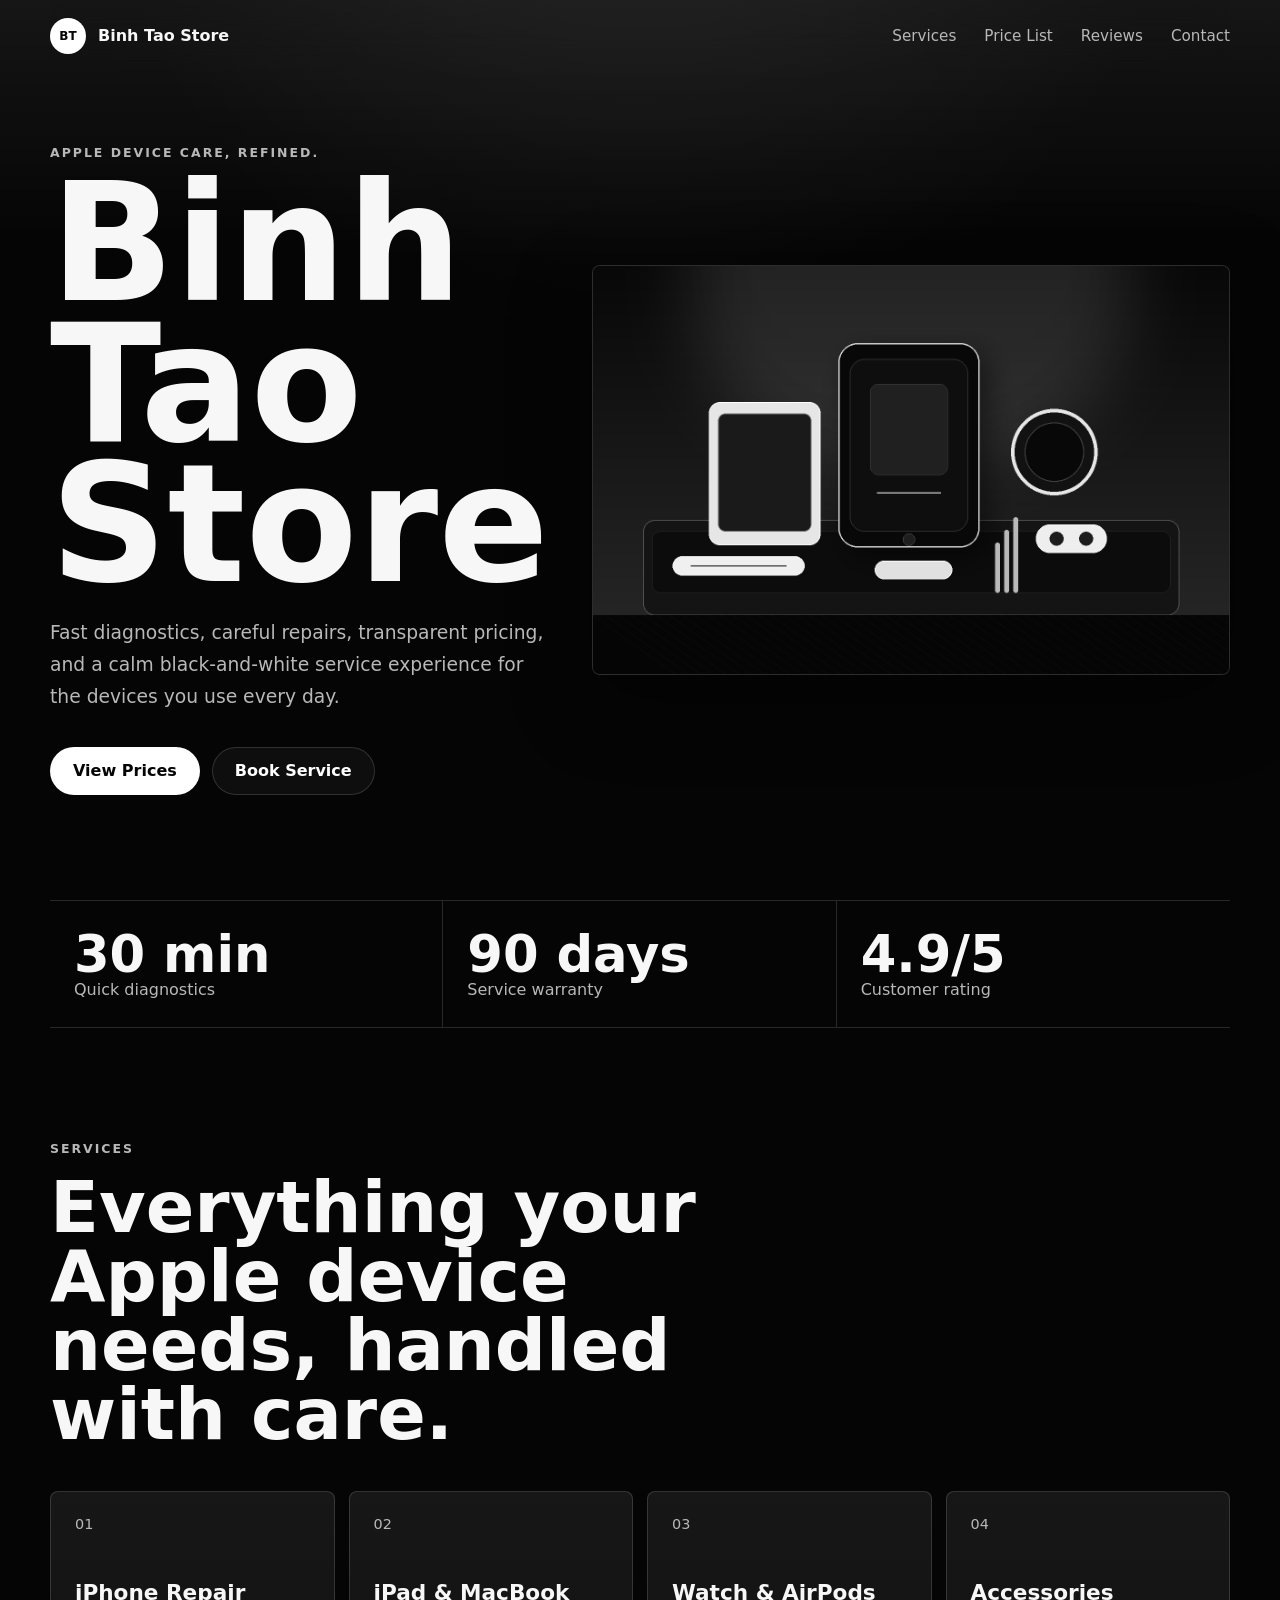
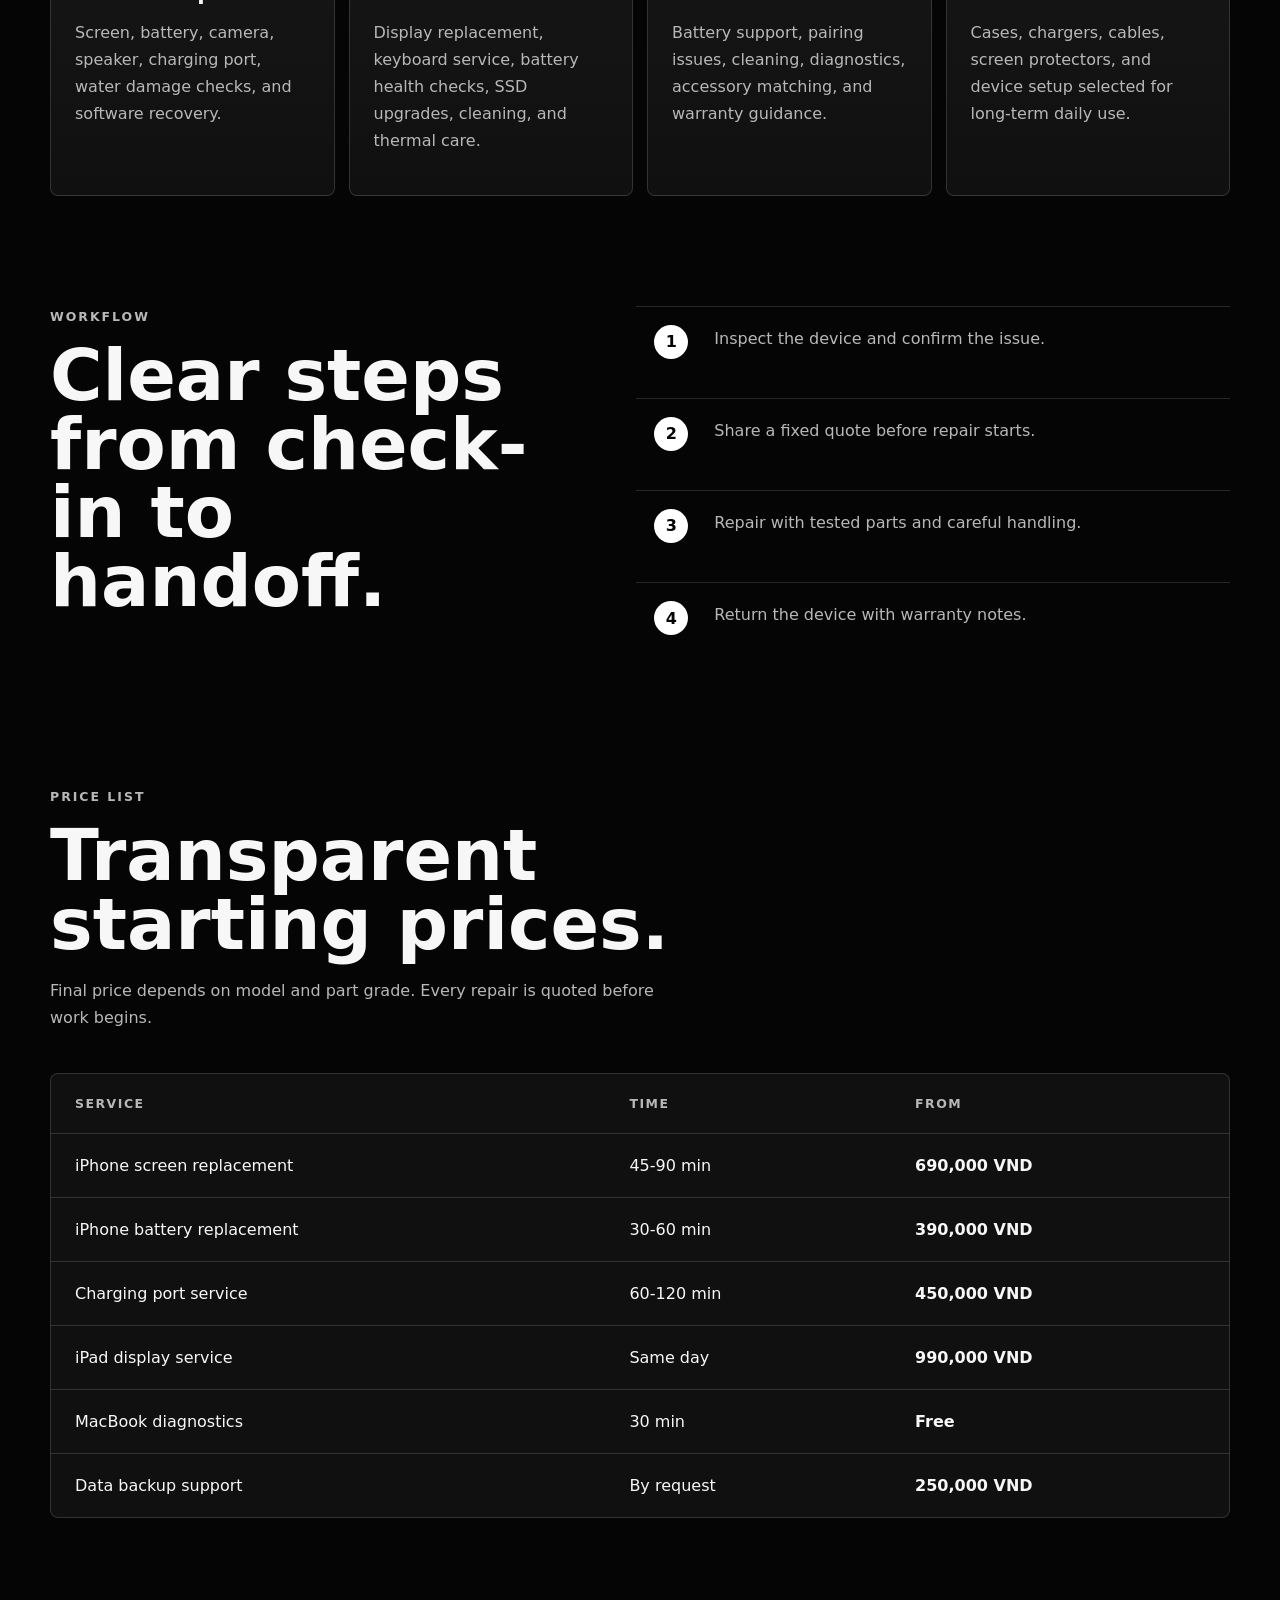
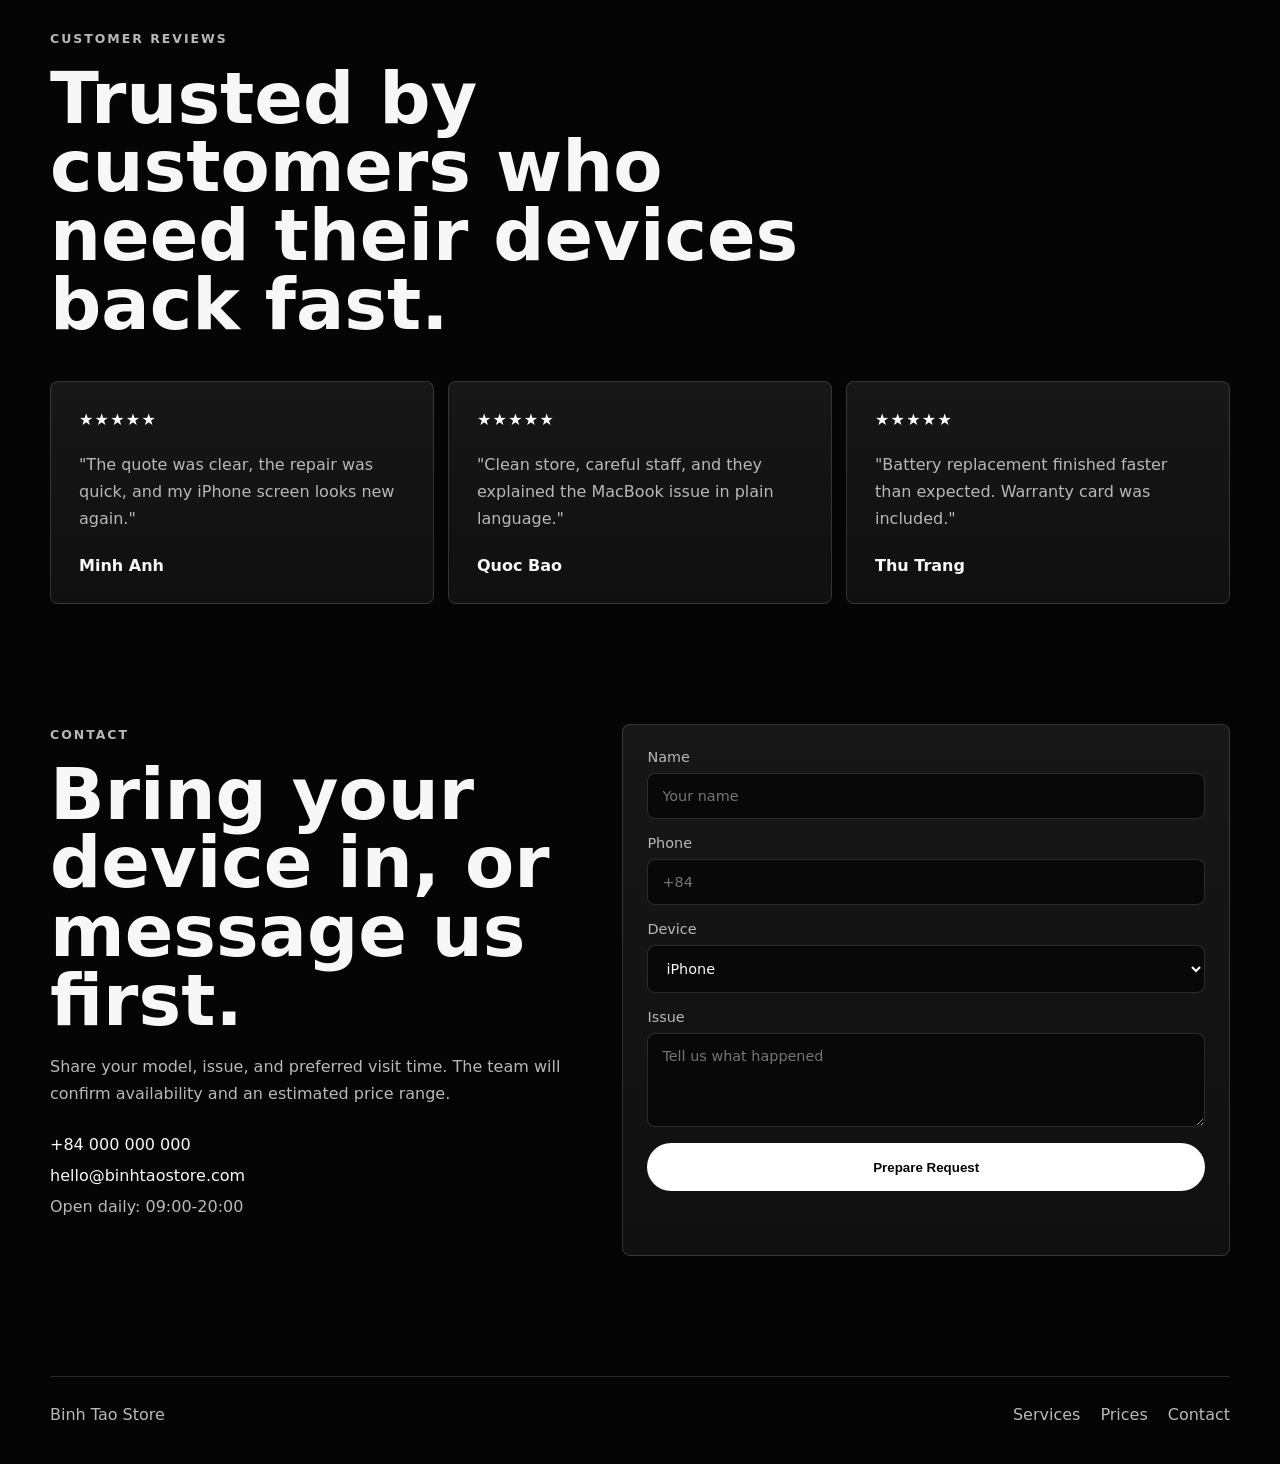
==== index.html @ 322d4c61 "Build Binh Tao Store website" ====
<!doctype html>
<html lang="vi">
  <head>
    <meta charset="utf-8">
    <meta name="viewport" content="width=device-width, initial-scale=1">
    <title>Binh Tao Store | Sua chua iPhone, iPad, MacBook uy tin</title>
    <meta name="description" content="Binh Tao Store cung cap dich vu sua chua iPhone, iPad, MacBook, Apple Watch va AirPods voi bao gia minh bach, linh kien chat luong va bao hanh ro rang.">
    <meta name="keywords" content="Binh Tao Store, sua iPhone, sua iPad, sua MacBook, thay pin iPhone, thay man hinh iPhone, sua Apple Watch, sua AirPods">
    <meta name="author" content="Binh Tao Store">
    <meta name="robots" content="index, follow">
    <link rel="canonical" href="https://binhtaostore.github.io/binhtaostore/">
    <meta property="og:type" content="website">
    <meta property="og:title" content="Binh Tao Store | Apple repair and care">
    <meta property="og:description" content="Apple-inspired service experience for repairs, accessories, diagnostics, and honest pricing.">
    <meta property="og:image" content="assets/hero-studio.png">
    <meta property="og:locale" content="vi_VN">
    <meta name="twitter:card" content="summary_large_image">
    <meta name="theme-color" content="#050505">
    <link rel="icon" href="assets/favicon.svg" type="image/svg+xml">
    <link rel="stylesheet" href="styles.css">
    <script type="application/ld+json">
      {
        "@context": "https://schema.org",
        "@type": "LocalBusiness",
        "name": "Binh Tao Store",
        "description": "Apple device repair, diagnostics, parts replacement, accessories, and warranty support.",
        "url": "https://binhtaostore.github.io/binhtaostore/",
        "telephone": "+84 000 000 000",
        "priceRange": "$$",
        "areaServed": "Vietnam",
        "sameAs": ["https://github.com/binhtaostore/binhtaostore"],
        "makesOffer": [
          {"@type": "Offer", "name": "iPhone screen replacement"},
          {"@type": "Offer", "name": "Battery replacement"},
          {"@type": "Offer", "name": "MacBook diagnostics and repair"}
        ]
      }
    </script>
  </head>
  <body>
    <header class="site-header" data-header>
      <a class="brand" href="#home" aria-label="Binh Tao Store home">
        <span class="brand-mark" aria-hidden="true">BT</span>
        <span>Binh Tao Store</span>
      </a>
      <button class="menu-button" type="button" aria-label="Open navigation" aria-expanded="false" data-menu-button>
        <span></span>
        <span></span>
      </button>
      <nav class="site-nav" aria-label="Primary navigation" data-nav>
        <a href="#services">Services</a>
        <a href="#prices">Price List</a>
        <a href="#reviews">Reviews</a>
        <a href="#contact">Contact</a>
      </nav>
    </header>

    <main>
      <section class="hero" id="home">
        <div class="hero-copy">
          <p class="eyebrow">Apple device care, refined.</p>
          <h1>Binh Tao Store</h1>
          <p class="hero-text">Fast diagnostics, careful repairs, transparent pricing, and a calm black-and-white service experience for the devices you use every day.</p>
          <div class="hero-actions" aria-label="Primary actions">
            <a class="button button-primary" href="#prices">View Prices</a>
            <a class="button button-secondary" href="#contact">Book Service</a>
          </div>
        </div>
        <figure class="hero-media">
          <img src="assets/hero-studio.png" alt="Premium black and white service counter with phones, watch, headphones and repair tools" width="1400" height="900" fetchpriority="high">
        </figure>
      </section>

      <section class="metrics" aria-label="Store highlights">
        <div>
          <strong>30 min</strong>
          <span>Quick diagnostics</span>
        </div>
        <div>
          <strong>90 days</strong>
          <span>Service warranty</span>
        </div>
        <div>
          <strong>4.9/5</strong>
          <span>Customer rating</span>
        </div>
      </section>

      <section class="section" id="services">
        <div class="section-heading">
          <p class="eyebrow">Services</p>
          <h2>Everything your Apple device needs, handled with care.</h2>
        </div>
        <div class="service-grid">
          <article class="service-card">
            <span class="service-index">01</span>
            <h3>iPhone Repair</h3>
            <p>Screen, battery, camera, speaker, charging port, water damage checks, and software recovery.</p>
          </article>
          <article class="service-card">
            <span class="service-index">02</span>
            <h3>iPad & MacBook</h3>
            <p>Display replacement, keyboard service, battery health checks, SSD upgrades, cleaning, and thermal care.</p>
          </article>
          <article class="service-card">
            <span class="service-index">03</span>
            <h3>Watch & AirPods</h3>
            <p>Battery support, pairing issues, cleaning, diagnostics, accessory matching, and warranty guidance.</p>
          </article>
          <article class="service-card">
            <span class="service-index">04</span>
            <h3>Accessories</h3>
            <p>Cases, chargers, cables, screen protectors, and device setup selected for long-term daily use.</p>
          </article>
        </div>
      </section>

      <section class="section split-section">
        <div class="section-heading">
          <p class="eyebrow">Workflow</p>
          <h2>Clear steps from check-in to handoff.</h2>
        </div>
        <div class="timeline">
          <div>
            <span>1</span>
            <p>Inspect the device and confirm the issue.</p>
          </div>
          <div>
            <span>2</span>
            <p>Share a fixed quote before repair starts.</p>
          </div>
          <div>
            <span>3</span>
            <p>Repair with tested parts and careful handling.</p>
          </div>
          <div>
            <span>4</span>
            <p>Return the device with warranty notes.</p>
          </div>
        </div>
      </section>

      <section class="section" id="prices">
        <div class="section-heading">
          <p class="eyebrow">Price List</p>
          <h2>Transparent starting prices.</h2>
          <p>Final price depends on model and part grade. Every repair is quoted before work begins.</p>
        </div>
        <div class="price-table-wrap">
          <table class="price-table">
            <thead>
              <tr>
                <th>Service</th>
                <th>Time</th>
                <th>From</th>
              </tr>
            </thead>
            <tbody>
              <tr>
                <td>iPhone screen replacement</td>
                <td>45-90 min</td>
                <td>690,000 VND</td>
              </tr>
              <tr>
                <td>iPhone battery replacement</td>
                <td>30-60 min</td>
                <td>390,000 VND</td>
              </tr>
              <tr>
                <td>Charging port service</td>
                <td>60-120 min</td>
                <td>450,000 VND</td>
              </tr>
              <tr>
                <td>iPad display service</td>
                <td>Same day</td>
                <td>990,000 VND</td>
              </tr>
              <tr>
                <td>MacBook diagnostics</td>
                <td>30 min</td>
                <td>Free</td>
              </tr>
              <tr>
                <td>Data backup support</td>
                <td>By request</td>
                <td>250,000 VND</td>
              </tr>
            </tbody>
          </table>
        </div>
      </section>

      <section class="section reviews-section" id="reviews">
        <div class="section-heading">
          <p class="eyebrow">Customer Reviews</p>
          <h2>Trusted by customers who need their devices back fast.</h2>
        </div>
        <div class="reviews">
          <article class="review-card">
            <div class="stars" aria-label="5 out of 5 stars">★★★★★</div>
            <p>"The quote was clear, the repair was quick, and my iPhone screen looks new again."</p>
            <strong>Minh Anh</strong>
          </article>
          <article class="review-card">
            <div class="stars" aria-label="5 out of 5 stars">★★★★★</div>
            <p>"Clean store, careful staff, and they explained the MacBook issue in plain language."</p>
            <strong>Quoc Bao</strong>
          </article>
          <article class="review-card">
            <div class="stars" aria-label="5 out of 5 stars">★★★★★</div>
            <p>"Battery replacement finished faster than expected. Warranty card was included."</p>
            <strong>Thu Trang</strong>
          </article>
        </div>
      </section>

      <section class="contact-section" id="contact">
        <div class="contact-copy">
          <p class="eyebrow">Contact</p>
          <h2>Bring your device in, or message us first.</h2>
          <p>Share your model, issue, and preferred visit time. The team will confirm availability and an estimated price range.</p>
          <div class="contact-list">
            <a href="tel:+84000000000">+84 000 000 000</a>
            <a href="mailto:hello@binhtaostore.com">hello@binhtaostore.com</a>
            <span>Open daily: 09:00-20:00</span>
          </div>
        </div>
        <form class="contact-form" name="service-request">
          <label>
            Name
            <input type="text" name="name" autocomplete="name" placeholder="Your name">
          </label>
          <label>
            Phone
            <input type="tel" name="phone" autocomplete="tel" placeholder="+84">
          </label>
          <label>
            Device
            <select name="device">
              <option>iPhone</option>
              <option>iPad</option>
              <option>MacBook</option>
              <option>Apple Watch</option>
              <option>AirPods</option>
            </select>
          </label>
          <label>
            Issue
            <textarea name="issue" rows="4" placeholder="Tell us what happened"></textarea>
          </label>
          <button class="button button-primary" type="submit">Prepare Request</button>
          <p class="form-note" data-form-note aria-live="polite"></p>
        </form>
      </section>
    </main>

    <footer class="site-footer">
      <p>Binh Tao Store</p>
      <div>
        <a href="#services">Services</a>
        <a href="#prices">Prices</a>
        <a href="#contact">Contact</a>
      </div>
    </footer>
    <script src="script.js"></script>
  </body>
</html>
---- styles.css ----
:root {
  color-scheme: dark;
  --bg: #050505;
  --panel: #101010;
  --panel-2: #171717;
  --text: #f7f7f7;
  --muted: #b8b8b8;
  --line: rgba(255, 255, 255, 0.14);
  --soft: rgba(255, 255, 255, 0.07);
  --max: 1180px;
  --radius: 8px;
  --shadow: 0 24px 80px rgba(0, 0, 0, 0.45);
  font-family: Inter, ui-sans-serif, system-ui, -apple-system, BlinkMacSystemFont, "Segoe UI", sans-serif;
}

* {
  box-sizing: border-box;
}

html {
  scroll-behavior: smooth;
}

body {
  margin: 0;
  background: var(--bg);
  color: var(--text);
}

body::before {
  content: "";
  position: fixed;
  inset: 0;
  pointer-events: none;
  background:
    linear-gradient(180deg, rgba(255, 255, 255, 0.08), transparent 260px),
    radial-gradient(circle at 50% -20%, rgba(255, 255, 255, 0.08), transparent 34rem);
  opacity: 0.9;
}

a {
  color: inherit;
  text-decoration: none;
}

img {
  display: block;
  max-width: 100%;
  height: auto;
}

.site-header {
  position: sticky;
  top: 0;
  z-index: 20;
  display: flex;
  align-items: center;
  justify-content: space-between;
  min-height: 72px;
  width: min(var(--max), calc(100% - 32px));
  margin: 0 auto;
  border-bottom: 1px solid transparent;
  backdrop-filter: blur(18px);
}

.site-header.is-scrolled {
  border-color: var(--line);
}

.brand,
.site-nav,
.hero-actions,
.site-footer div,
.contact-list {
  display: flex;
  align-items: center;
}

.brand {
  gap: 12px;
  font-weight: 700;
}

.brand-mark {
  display: grid;
  place-items: center;
  width: 36px;
  height: 36px;
  border: 1px solid var(--line);
  border-radius: 50%;
  background: #fff;
  color: #050505;
  font-size: 0.75rem;
  letter-spacing: 0;
}

.site-nav {
  gap: 28px;
  color: var(--muted);
  font-size: 0.95rem;
}

.site-nav a:hover {
  color: var(--text);
}

.menu-button {
  display: none;
  width: 42px;
  height: 42px;
  border: 1px solid var(--line);
  border-radius: 50%;
  background: rgba(255, 255, 255, 0.04);
  color: var(--text);
}

.menu-button span {
  display: block;
  width: 16px;
  height: 1px;
  margin: 5px auto;
  background: currentColor;
}

.hero {
  position: relative;
  display: grid;
  grid-template-columns: minmax(0, 0.78fr) minmax(320px, 1fr);
  gap: 44px;
  align-items: center;
  width: min(var(--max), calc(100% - 32px));
  min-height: calc(100svh - 72px);
  margin: 0 auto;
  padding: 40px 0 72px;
}

.hero-copy {
  position: relative;
  z-index: 1;
}

.eyebrow {
  margin: 0 0 14px;
  color: var(--muted);
  font-size: 0.78rem;
  font-weight: 700;
  letter-spacing: 0.16em;
  text-transform: uppercase;
}

h1,
h2,
h3,
p {
  margin-top: 0;
}

h1 {
  margin-bottom: 22px;
  font-size: clamp(4.2rem, 13vw, 10.2rem);
  line-height: 0.86;
  letter-spacing: 0;
}

h2 {
  max-width: 760px;
  margin-bottom: 18px;
  font-size: clamp(2.2rem, 5.6vw, 5.4rem);
  line-height: 0.96;
  letter-spacing: 0;
}

h3 {
  margin-bottom: 14px;
  font-size: 1.35rem;
}

.hero-text,
.section-heading p,
.service-card p,
.review-card p,
.contact-copy p,
.timeline p {
  color: var(--muted);
  line-height: 1.7;
}

.hero-text {
  max-width: 580px;
  font-size: 1.17rem;
}

.hero-actions {
  flex-wrap: wrap;
  gap: 12px;
  margin-top: 34px;
}

.button {
  display: inline-flex;
  align-items: center;
  justify-content: center;
  min-height: 48px;
  padding: 0 22px;
  border: 1px solid var(--line);
  border-radius: 999px;
  font-weight: 700;
  transition: transform 180ms ease, background 180ms ease, color 180ms ease;
}

.button:hover {
  transform: translateY(-2px);
}

.button-primary {
  background: #fff;
  color: #050505;
}

.button-secondary {
  background: rgba(255, 255, 255, 0.04);
  color: #fff;
}

.hero-media {
  margin: 0;
  border: 1px solid var(--line);
  border-radius: var(--radius);
  background: #0b0b0b;
  box-shadow: var(--shadow);
  overflow: hidden;
}

.hero-media img {
  width: 100%;
  aspect-ratio: 14 / 9;
  object-fit: cover;
}

.metrics,
.section,
.contact-section,
.site-footer {
  position: relative;
  width: min(var(--max), calc(100% - 32px));
  margin: 0 auto;
}

.metrics {
  display: grid;
  grid-template-columns: repeat(3, 1fr);
  border-top: 1px solid var(--line);
  border-bottom: 1px solid var(--line);
}

.metrics div {
  padding: 28px 24px;
  border-right: 1px solid var(--line);
}

.metrics div:last-child {
  border-right: 0;
}

.metrics strong {
  display: block;
  font-size: clamp(2rem, 4vw, 4rem);
  line-height: 1;
}

.metrics span {
  color: var(--muted);
}

.section {
  padding: 110px 0 0;
}

.section-heading {
  margin-bottom: 42px;
}

.section-heading p {
  max-width: 620px;
}

.service-grid,
.reviews {
  display: grid;
  grid-template-columns: repeat(4, 1fr);
  gap: 14px;
}

.service-card,
.review-card,
.contact-form {
  border: 1px solid var(--line);
  border-radius: var(--radius);
  background: linear-gradient(180deg, var(--panel-2), var(--panel));
}

.service-card {
  min-height: 260px;
  padding: 24px;
}

.service-index {
  display: block;
  margin-bottom: 48px;
  color: var(--muted);
  font-size: 0.9rem;
}

.split-section {
  display: grid;
  grid-template-columns: 0.9fr 1fr;
  gap: 52px;
  align-items: start;
}

.timeline {
  display: grid;
  gap: 12px;
}

.timeline div {
  display: grid;
  grid-template-columns: 42px 1fr;
  gap: 18px;
  padding: 18px;
  border-top: 1px solid var(--line);
}

.timeline span {
  display: grid;
  place-items: center;
  width: 34px;
  height: 34px;
  border: 1px solid var(--line);
  border-radius: 50%;
  background: #fff;
  color: #050505;
  font-weight: 800;
}

.price-table-wrap {
  overflow-x: auto;
  border: 1px solid var(--line);
  border-radius: var(--radius);
  background: var(--panel);
}

.price-table {
  width: 100%;
  min-width: 680px;
  border-collapse: collapse;
}

.price-table th,
.price-table td {
  padding: 22px 24px;
  border-bottom: 1px solid var(--line);
  text-align: left;
}

.price-table th {
  color: var(--muted);
  font-size: 0.78rem;
  letter-spacing: 0.12em;
  text-transform: uppercase;
}

.price-table tr:last-child td {
  border-bottom: 0;
}

.price-table td:last-child {
  font-weight: 800;
  white-space: nowrap;
}

.reviews {
  grid-template-columns: repeat(3, 1fr);
}

.review-card {
  padding: 28px;
}

.stars {
  margin-bottom: 22px;
  color: #fff;
  letter-spacing: 0.08em;
}

.review-card strong {
  display: block;
  margin-top: 24px;
}

.contact-section {
  display: grid;
  grid-template-columns: 0.85fr 1fr;
  gap: 56px;
  align-items: start;
  padding: 120px 0;
}

.contact-list {
  align-items: flex-start;
  flex-direction: column;
  gap: 12px;
  margin-top: 28px;
  color: var(--text);
}

.contact-list span {
  color: var(--muted);
}

.contact-form {
  display: grid;
  gap: 16px;
  padding: 24px;
}

label {
  display: grid;
  gap: 8px;
  color: var(--muted);
  font-size: 0.9rem;
}

input,
select,
textarea {
  width: 100%;
  border: 1px solid var(--line);
  border-radius: var(--radius);
  background: #080808;
  color: var(--text);
  font: inherit;
  padding: 14px 14px;
}

textarea {
  resize: vertical;
}

.form-note {
  min-height: 1.5em;
  margin: 0;
  color: var(--muted);
  line-height: 1.5;
}

.site-footer {
  display: flex;
  justify-content: space-between;
  gap: 20px;
  padding: 28px 0 40px;
  border-top: 1px solid var(--line);
  color: var(--muted);
}

.site-footer p {
  margin: 0;
}

.site-footer div {
  gap: 20px;
}

@media (max-width: 900px) {
  .menu-button {
    display: block;
  }

  .site-nav {
    position: absolute;
    top: 64px;
    right: 0;
    left: 0;
    display: none;
    flex-direction: column;
    align-items: flex-start;
    gap: 0;
    padding: 10px;
    border: 1px solid var(--line);
    border-radius: var(--radius);
    background: rgba(5, 5, 5, 0.96);
  }

  .site-nav.is-open {
    display: flex;
  }

  .site-nav a {
    width: 100%;
    padding: 14px;
  }

  .hero,
  .split-section,
  .contact-section {
    grid-template-columns: 1fr;
  }

  .hero {
    min-height: auto;
    padding-top: 64px;
  }

  .hero-media {
    order: -1;
  }

  .service-grid {
    grid-template-columns: repeat(2, 1fr);
  }
}

@media (max-width: 680px) {
  .site-header,
  .hero,
  .metrics,
  .section,
  .contact-section,
  .site-footer {
    width: min(100% - 22px, var(--max));
  }

  .metrics,
  .reviews,
  .service-grid {
    grid-template-columns: 1fr;
  }

  .metrics div {
    border-right: 0;
    border-bottom: 1px solid var(--line);
  }

  .metrics div:last-child {
    border-bottom: 0;
  }

  .section {
    padding-top: 82px;
  }

  .contact-section {
    padding: 88px 0;
  }

  .site-footer {
    flex-direction: column;
  }

  .site-footer div {
    flex-wrap: wrap;
  }
}
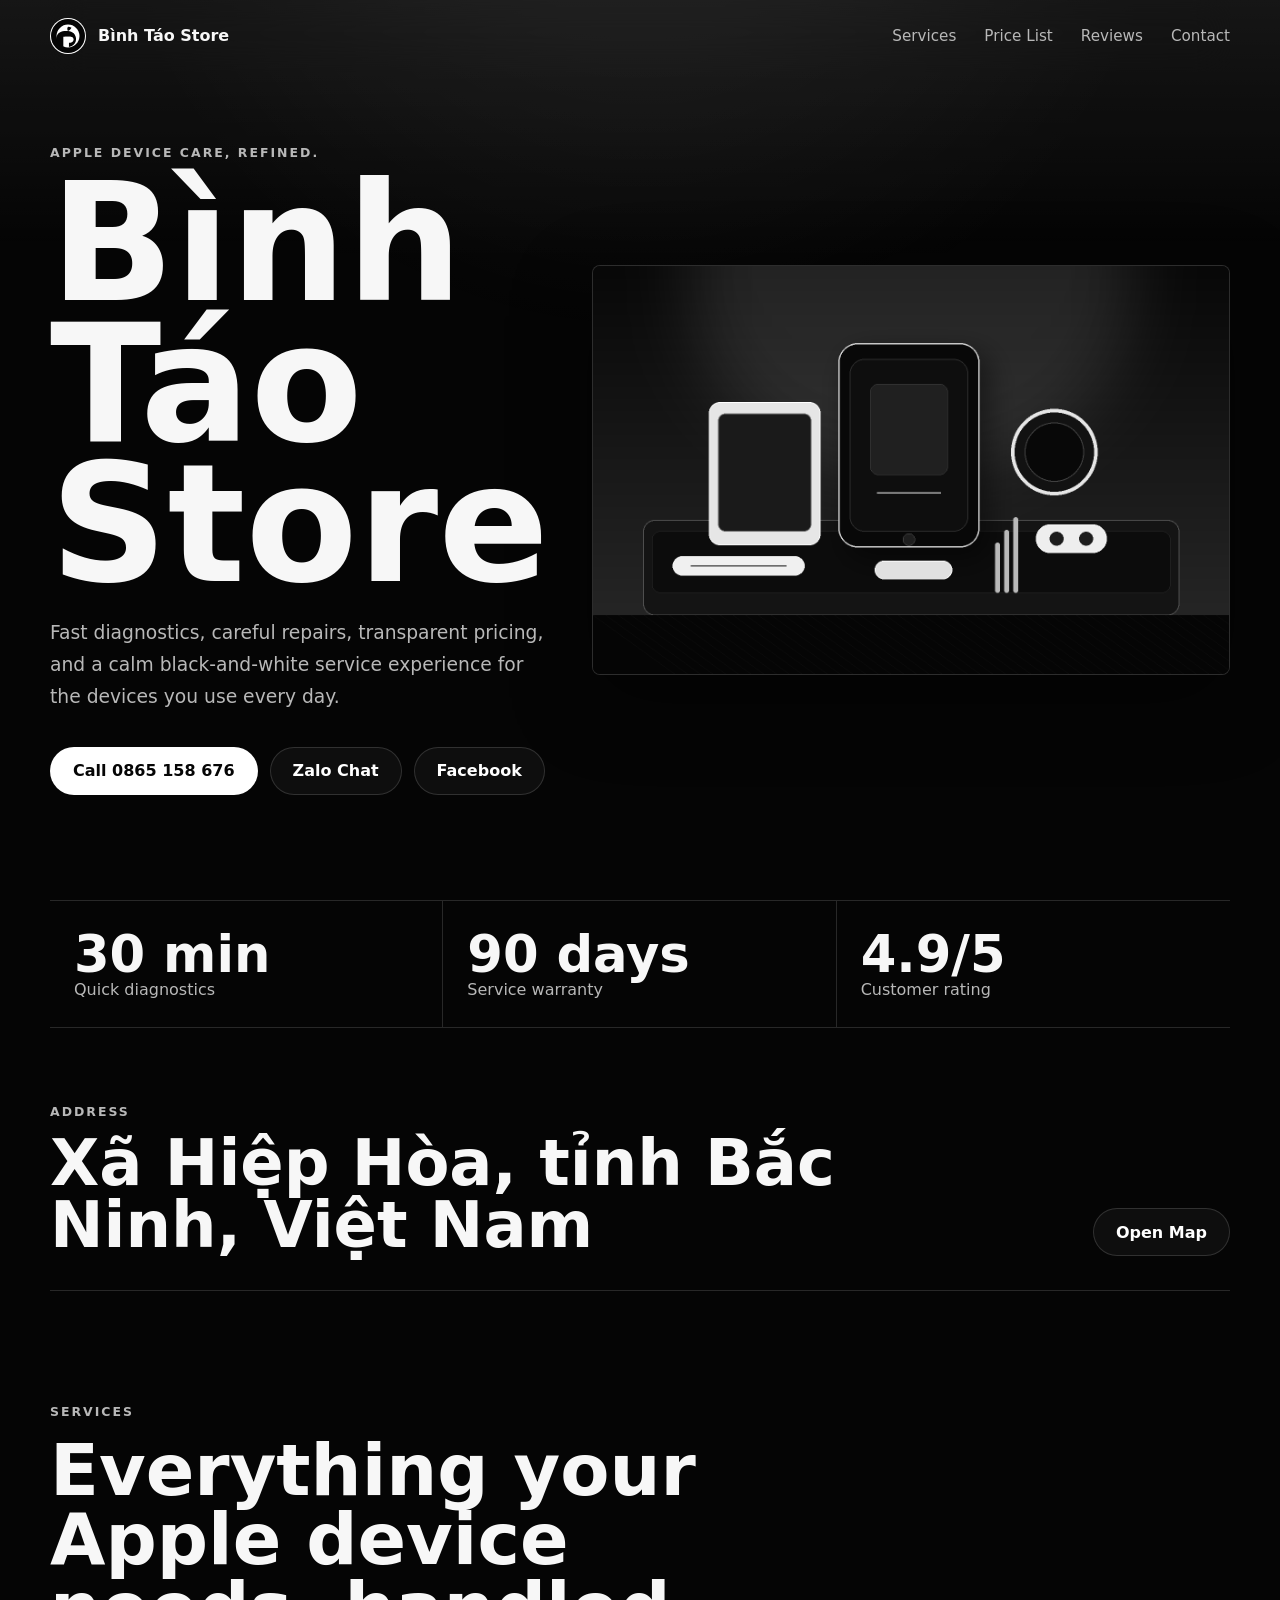
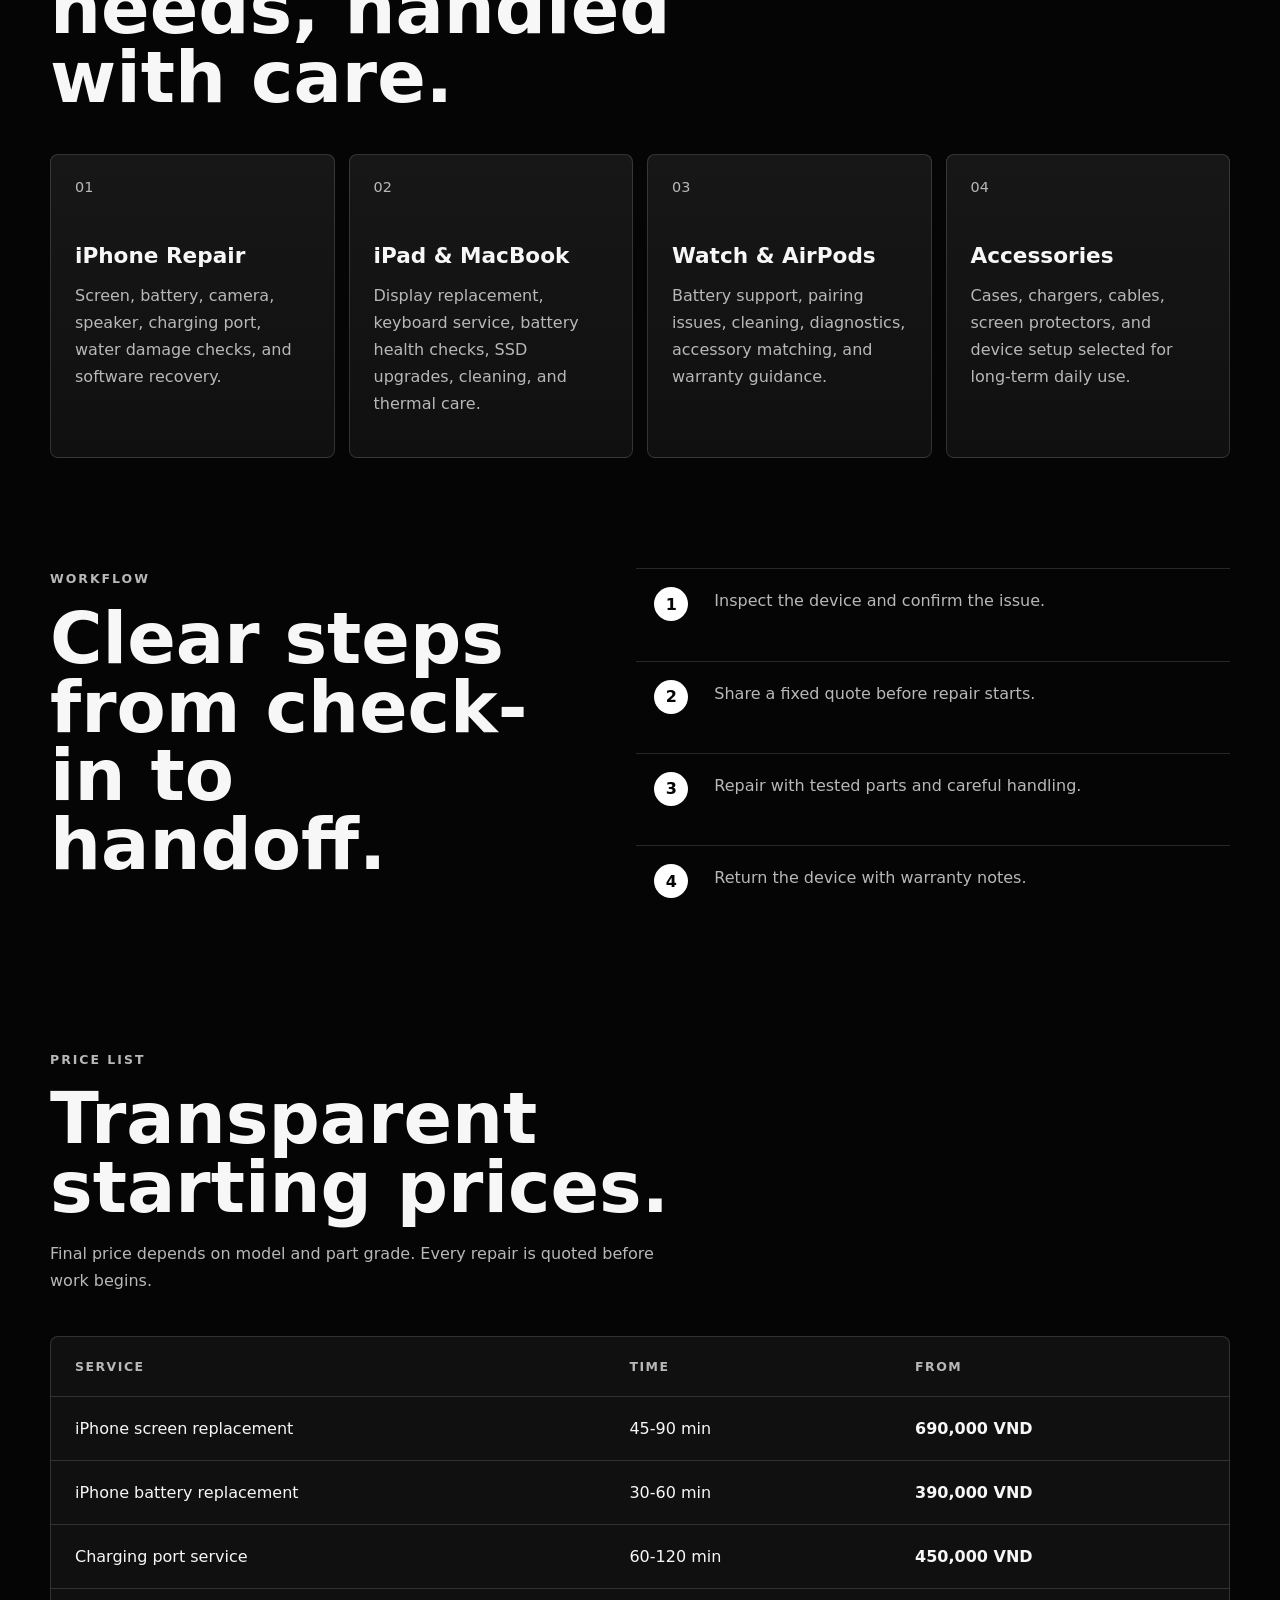
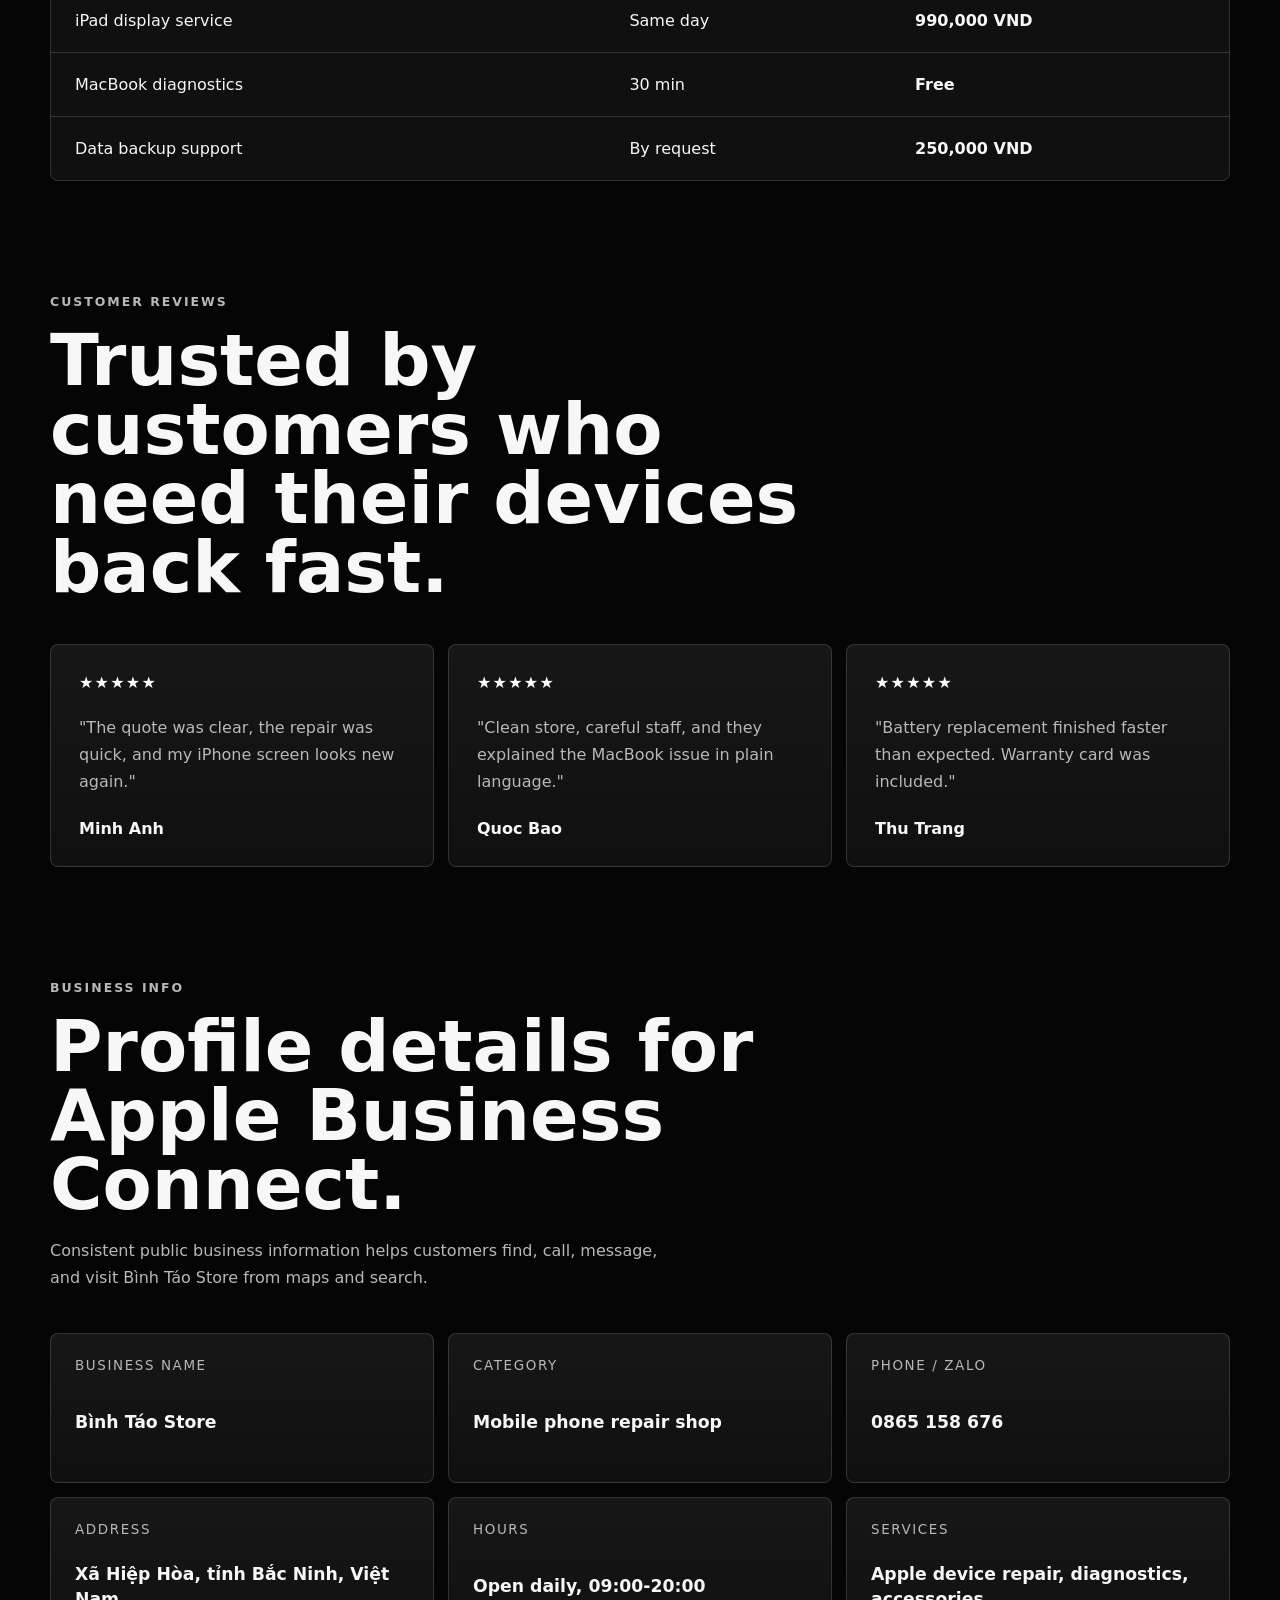
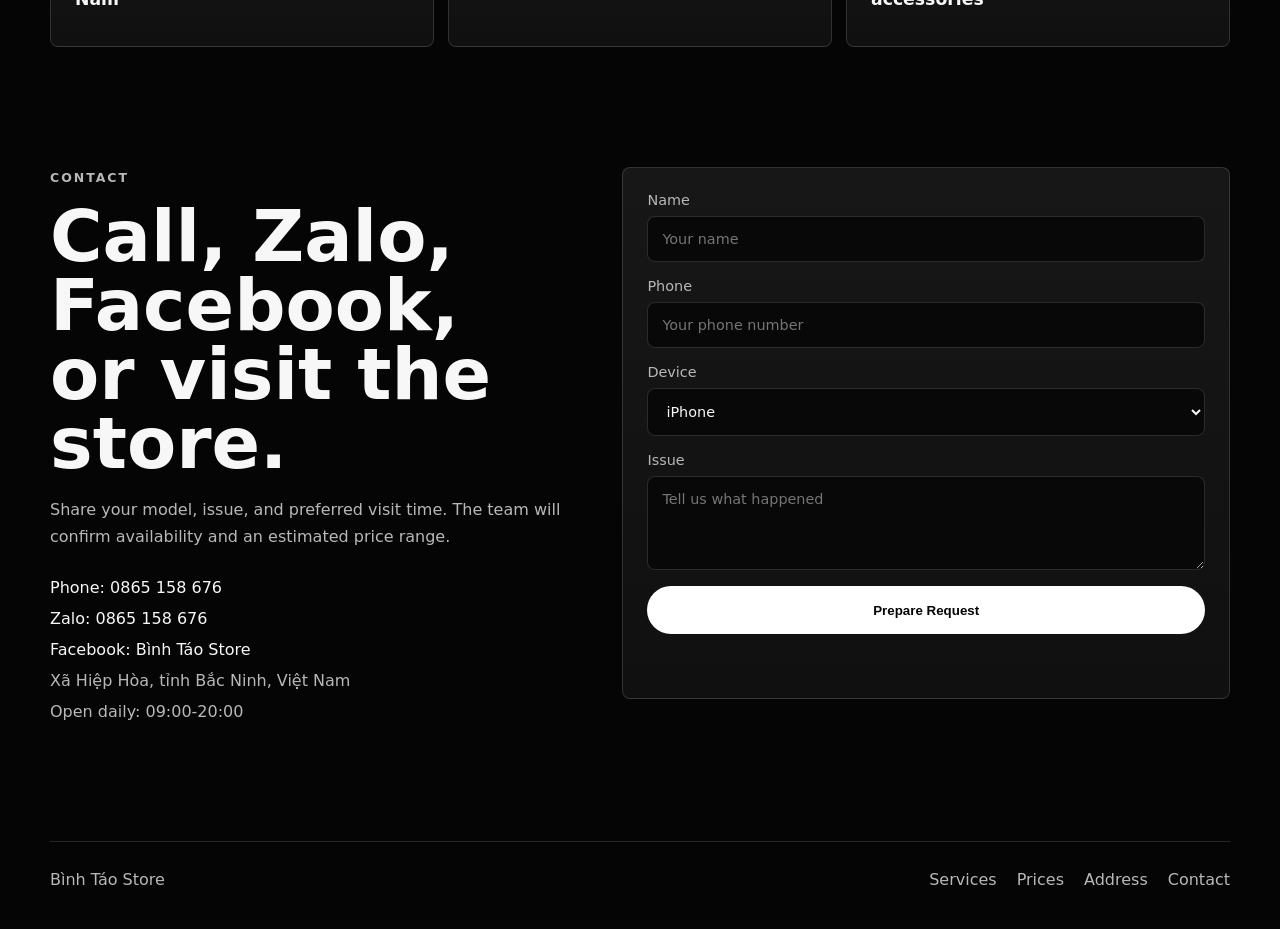
==== commit 1f6fd9d3: "Update business details and contact actions" ====
--- a/index.html
+++ b/index.html
@@ -3,16 +3,16 @@
   <head>
     <meta charset="utf-8">
     <meta name="viewport" content="width=device-width, initial-scale=1">
-    <title>Binh Tao Store | Sua chua iPhone, iPad, MacBook uy tin</title>
-    <meta name="description" content="Binh Tao Store cung cap dich vu sua chua iPhone, iPad, MacBook, Apple Watch va AirPods voi bao gia minh bach, linh kien chat luong va bao hanh ro rang.">
-    <meta name="keywords" content="Binh Tao Store, sua iPhone, sua iPad, sua MacBook, thay pin iPhone, thay man hinh iPhone, sua Apple Watch, sua AirPods">
-    <meta name="author" content="Binh Tao Store">
+    <title>Bình Táo Store | Sửa chữa iPhone, iPad, MacBook tại Bắc Ninh</title>
+    <meta name="description" content="Bình Táo Store tại Xã Hiệp Hòa, tỉnh Bắc Ninh cung cấp dịch vụ sửa iPhone, iPad, MacBook, Apple Watch và AirPods với báo giá minh bạch, Zalo 0865 158 676.">
+    <meta name="keywords" content="Bình Táo Store, sửa iPhone Bắc Ninh, sửa iPad Bắc Ninh, sửa MacBook Bắc Ninh, thay pin iPhone, thay màn hình iPhone, Zalo 0865 158 676">
+    <meta name="author" content="Bình Táo Store">
     <meta name="robots" content="index, follow">
     <link rel="canonical" href="https://binhtaostore.github.io/binhtaostore/">
     <meta property="og:type" content="website">
-    <meta property="og:title" content="Binh Tao Store | Apple repair and care">
-    <meta property="og:description" content="Apple-inspired service experience for repairs, accessories, diagnostics, and honest pricing.">
-    <meta property="og:image" content="assets/hero-studio.png">
+    <meta property="og:title" content="Bình Táo Store | Apple repair and care">
+    <meta property="og:description" content="Sửa chữa thiết bị Apple, phụ kiện, tư vấn và báo giá minh bạch tại Xã Hiệp Hòa, tỉnh Bắc Ninh.">
+    <meta property="og:image" content="assets/logo.svg">
     <meta property="og:locale" content="vi_VN">
     <meta name="twitter:card" content="summary_large_image">
     <meta name="theme-color" content="#050505">
@@ -22,13 +22,42 @@
       {
         "@context": "https://schema.org",
         "@type": "LocalBusiness",
-        "name": "Binh Tao Store",
-        "description": "Apple device repair, diagnostics, parts replacement, accessories, and warranty support.",
+        "name": "Bình Táo Store",
+        "alternateName": "Binh Tao Store",
+        "description": "Apple device repair, diagnostics, parts replacement, accessories, and warranty support in Xã Hiệp Hòa, tỉnh Bắc Ninh, Việt Nam.",
         "url": "https://binhtaostore.github.io/binhtaostore/",
-        "telephone": "+84 000 000 000",
+        "telephone": "+84865158676",
+        "image": "https://binhtaostore.github.io/binhtaostore/assets/logo.svg",
+        "logo": "https://binhtaostore.github.io/binhtaostore/assets/logo.svg",
         "priceRange": "$$",
-        "areaServed": "Vietnam",
-        "sameAs": ["https://github.com/binhtaostore/binhtaostore"],
+        "areaServed": "Bắc Ninh, Việt Nam",
+        "address": {
+          "@type": "PostalAddress",
+          "streetAddress": "Xã Hiệp Hòa",
+          "addressRegion": "Bắc Ninh",
+          "addressCountry": "VN"
+        },
+        "openingHoursSpecification": [
+          {
+            "@type": "OpeningHoursSpecification",
+            "dayOfWeek": ["Monday", "Tuesday", "Wednesday", "Thursday", "Friday", "Saturday", "Sunday"],
+            "opens": "09:00",
+            "closes": "20:00"
+          }
+        ],
+        "contactPoint": [
+          {
+            "@type": "ContactPoint",
+            "telephone": "+84865158676",
+            "contactType": "customer service",
+            "availableLanguage": ["vi", "en"]
+          }
+        ],
+        "sameAs": [
+          "https://www.facebook.com/share/14gcstJP42b/?mibextid=wwXIfr",
+          "https://zalo.me/0865158676",
+          "https://github.com/binhtaostore/binhtaostore"
+        ],
         "makesOffer": [
           {"@type": "Offer", "name": "iPhone screen replacement"},
           {"@type": "Offer", "name": "Battery replacement"},
@@ -39,9 +68,9 @@
   </head>
   <body>
     <header class="site-header" data-header>
-      <a class="brand" href="#home" aria-label="Binh Tao Store home">
-        <span class="brand-mark" aria-hidden="true">BT</span>
-        <span>Binh Tao Store</span>
+      <a class="brand" href="#home" aria-label="Bình Táo Store home">
+        <img class="brand-logo" src="assets/logo.svg" alt="" width="36" height="36">
+        <span>Bình Táo Store</span>
       </a>
       <button class="menu-button" type="button" aria-label="Open navigation" aria-expanded="false" data-menu-button>
         <span></span>
@@ -59,11 +88,12 @@
       <section class="hero" id="home">
         <div class="hero-copy">
           <p class="eyebrow">Apple device care, refined.</p>
-          <h1>Binh Tao Store</h1>
+          <h1>Bình Táo Store</h1>
           <p class="hero-text">Fast diagnostics, careful repairs, transparent pricing, and a calm black-and-white service experience for the devices you use every day.</p>
-          <div class="hero-actions" aria-label="Primary actions">
-            <a class="button button-primary" href="#prices">View Prices</a>
-            <a class="button button-secondary" href="#contact">Book Service</a>
+          <div class="hero-actions quick-actions" aria-label="Primary contact actions">
+            <a class="button button-primary" href="tel:0865158676">Call 0865 158 676</a>
+            <a class="button button-secondary" href="https://zalo.me/0865158676" target="_blank" rel="noopener">Zalo Chat</a>
+            <a class="button button-secondary" href="https://www.facebook.com/share/14gcstJP42b/?mibextid=wwXIfr" target="_blank" rel="noopener">Facebook</a>
           </div>
         </div>
         <figure class="hero-media">
@@ -84,6 +114,14 @@
           <strong>4.9/5</strong>
           <span>Customer rating</span>
         </div>
+      </section>
+
+      <section class="address-strip" id="address" aria-label="Bình Táo Store address">
+        <div>
+          <p class="eyebrow">Address</p>
+          <h2>Xã Hiệp Hòa, tỉnh Bắc Ninh, Việt Nam</h2>
+        </div>
+        <a class="button button-secondary" href="https://www.google.com/maps/search/?api=1&query=X%C3%A3%20Hi%E1%BB%87p%20H%C3%B2a%2C%20t%E1%BB%89nh%20B%E1%BA%AFc%20Ninh%2C%20Vi%E1%BB%87t%20Nam" target="_blank" rel="noopener">Open Map</a>
       </section>
 
       <section class="section" id="services">
@@ -215,14 +253,50 @@
         </div>
       </section>
 
+      <section class="section business-section" id="business-info">
+        <div class="section-heading">
+          <p class="eyebrow">Business Info</p>
+          <h2>Profile details for Apple Business Connect.</h2>
+          <p>Consistent public business information helps customers find, call, message, and visit Bình Táo Store from maps and search.</p>
+        </div>
+        <div class="business-grid">
+          <article>
+            <span>Business name</span>
+            <strong>Bình Táo Store</strong>
+          </article>
+          <article>
+            <span>Category</span>
+            <strong>Mobile phone repair shop</strong>
+          </article>
+          <article>
+            <span>Phone / Zalo</span>
+            <strong>0865 158 676</strong>
+          </article>
+          <article>
+            <span>Address</span>
+            <strong>Xã Hiệp Hòa, tỉnh Bắc Ninh, Việt Nam</strong>
+          </article>
+          <article>
+            <span>Hours</span>
+            <strong>Open daily, 09:00-20:00</strong>
+          </article>
+          <article>
+            <span>Services</span>
+            <strong>Apple device repair, diagnostics, accessories</strong>
+          </article>
+        </div>
+      </section>
+
       <section class="contact-section" id="contact">
         <div class="contact-copy">
           <p class="eyebrow">Contact</p>
-          <h2>Bring your device in, or message us first.</h2>
+          <h2>Call, Zalo, Facebook, or visit the store.</h2>
           <p>Share your model, issue, and preferred visit time. The team will confirm availability and an estimated price range.</p>
-          <div class="contact-list">
-            <a href="tel:+84000000000">+84 000 000 000</a>
-            <a href="mailto:hello@binhtaostore.com">hello@binhtaostore.com</a>
+          <div class="contact-list" aria-label="Bình Táo Store contact details">
+            <a href="tel:0865158676">Phone: 0865 158 676</a>
+            <a href="https://zalo.me/0865158676" target="_blank" rel="noopener">Zalo: 0865 158 676</a>
+            <a href="https://www.facebook.com/share/14gcstJP42b/?mibextid=wwXIfr" target="_blank" rel="noopener">Facebook: Bình Táo Store</a>
+            <span>Xã Hiệp Hòa, tỉnh Bắc Ninh, Việt Nam</span>
             <span>Open daily: 09:00-20:00</span>
           </div>
         </div>
@@ -233,7 +307,7 @@
           </label>
           <label>
             Phone
-            <input type="tel" name="phone" autocomplete="tel" placeholder="+84">
+            <input type="tel" name="phone" autocomplete="tel" placeholder="Your phone number">
           </label>
           <label>
             Device
@@ -256,10 +330,11 @@
     </main>
 
     <footer class="site-footer">
-      <p>Binh Tao Store</p>
+      <p>Bình Táo Store</p>
       <div>
         <a href="#services">Services</a>
         <a href="#prices">Prices</a>
+        <a href="#address">Address</a>
         <a href="#contact">Contact</a>
       </div>
     </footer>
--- a/styles.css
+++ b/styles.css
@@ -81,17 +81,13 @@
   font-weight: 700;
 }
 
-.brand-mark {
-  display: grid;
-  place-items: center;
+.brand-logo {
   width: 36px;
   height: 36px;
   border: 1px solid var(--line);
   border-radius: 50%;
   background: #fff;
-  color: #050505;
-  font-size: 0.75rem;
-  letter-spacing: 0;
+  object-fit: cover;
 }
 
 .site-nav {
@@ -222,6 +218,10 @@
   color: #fff;
 }
 
+.quick-actions {
+  max-width: 620px;
+}
+
 .hero-media {
   margin: 0;
   border: 1px solid var(--line);
@@ -272,6 +272,24 @@
   color: var(--muted);
 }
 
+.address-strip {
+  position: relative;
+  display: flex;
+  align-items: end;
+  justify-content: space-between;
+  gap: 24px;
+  width: min(var(--max), calc(100% - 32px));
+  margin: 42px auto 0;
+  padding: 34px 0;
+  border-bottom: 1px solid var(--line);
+}
+
+.address-strip h2 {
+  max-width: 840px;
+  margin: 0;
+  font-size: clamp(1.8rem, 5vw, 4.8rem);
+}
+
 .section {
   padding: 110px 0 0;
 }
@@ -293,7 +311,8 @@
 
 .service-card,
 .review-card,
-.contact-form {
+.contact-form,
+.business-grid article {
   border: 1px solid var(--line);
   border-radius: var(--radius);
   background: linear-gradient(180deg, var(--panel-2), var(--panel));
@@ -396,6 +415,31 @@
 .review-card strong {
   display: block;
   margin-top: 24px;
+}
+
+.business-grid {
+  display: grid;
+  grid-template-columns: repeat(3, 1fr);
+  gap: 14px;
+}
+
+.business-grid article {
+  display: grid;
+  gap: 14px;
+  min-height: 150px;
+  padding: 24px;
+}
+
+.business-grid span {
+  color: var(--muted);
+  font-size: 0.84rem;
+  letter-spacing: 0.12em;
+  text-transform: uppercase;
+}
+
+.business-grid strong {
+  font-size: 1.08rem;
+  line-height: 1.45;
 }
 
 .contact-section {
@@ -502,7 +546,8 @@
 
   .hero,
   .split-section,
-  .contact-section {
+  .contact-section,
+  .business-grid {
     grid-template-columns: 1fr;
   }
 
@@ -524,6 +569,7 @@
   .site-header,
   .hero,
   .metrics,
+  .address-strip,
   .section,
   .contact-section,
   .site-footer {
@@ -536,6 +582,11 @@
     grid-template-columns: 1fr;
   }
 
+  .address-strip {
+    align-items: flex-start;
+    flex-direction: column;
+  }
+
   .metrics div {
     border-right: 0;
     border-bottom: 1px solid var(--line);
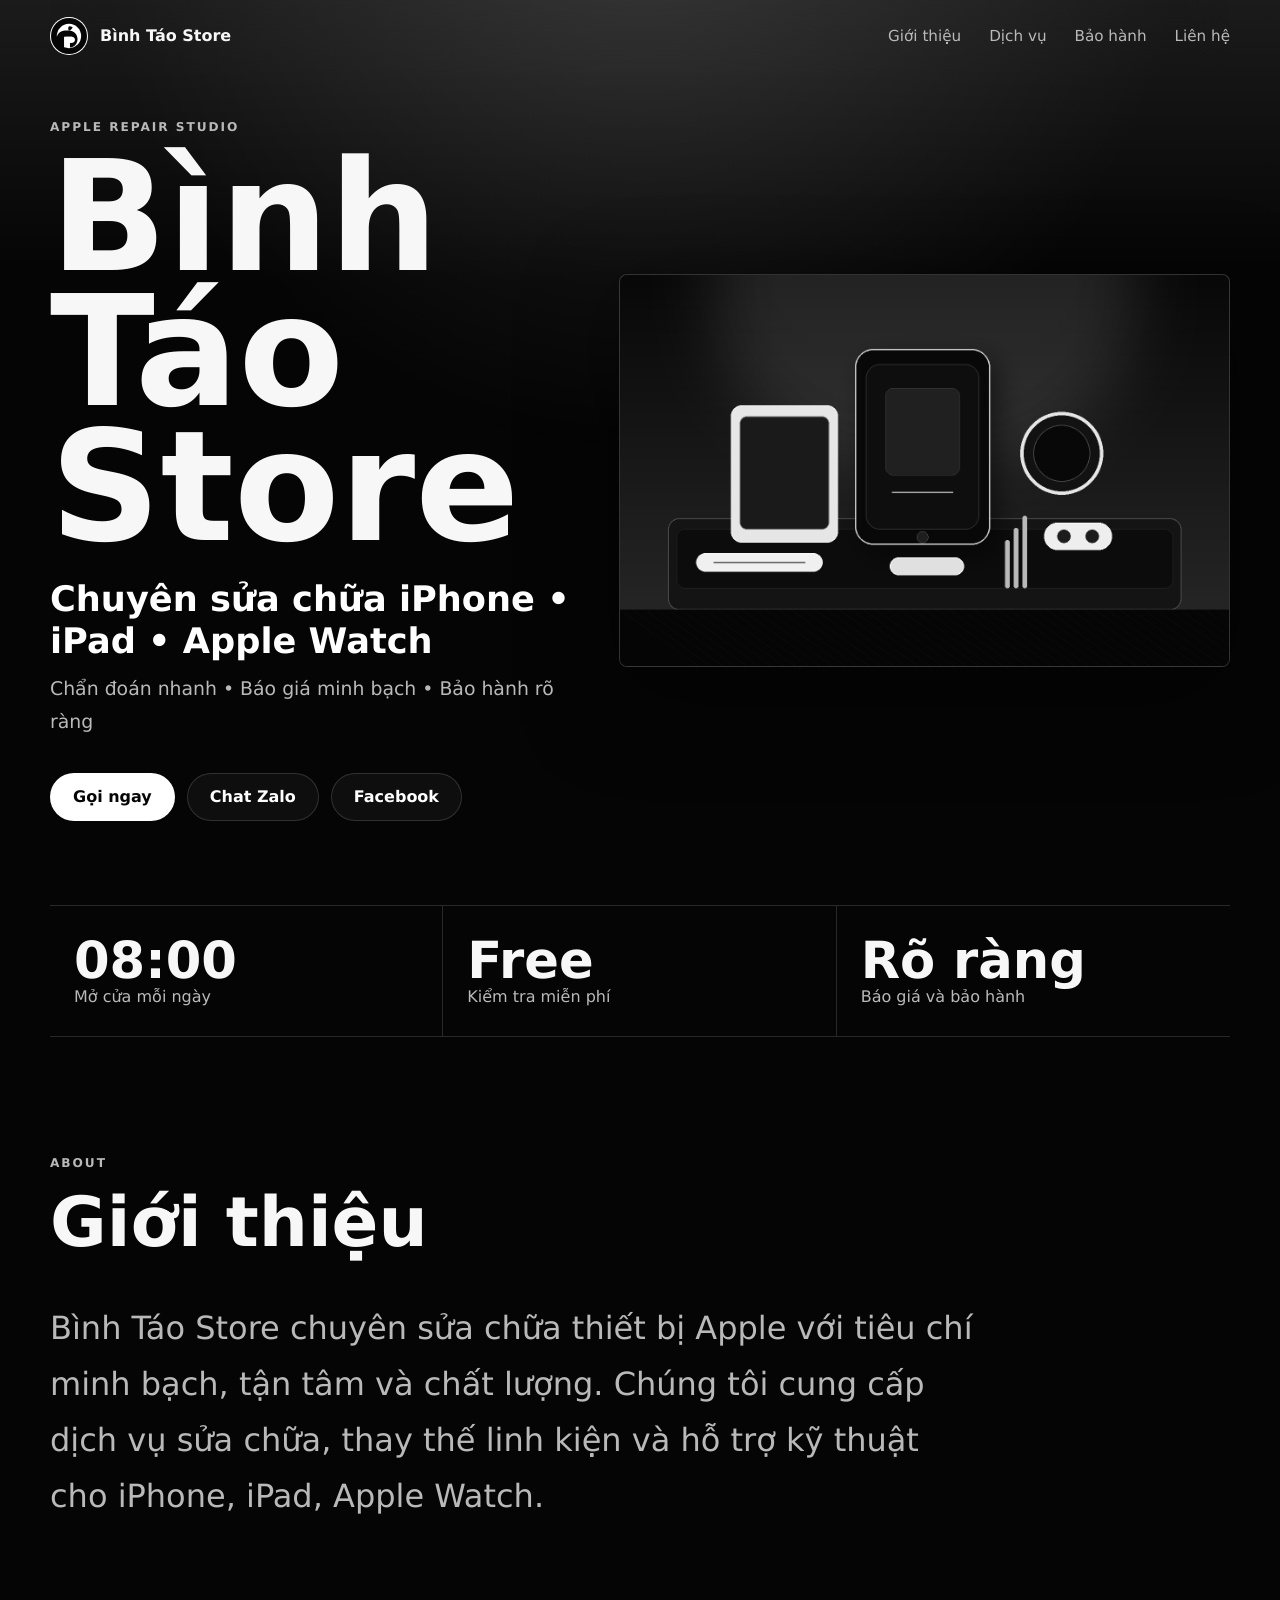
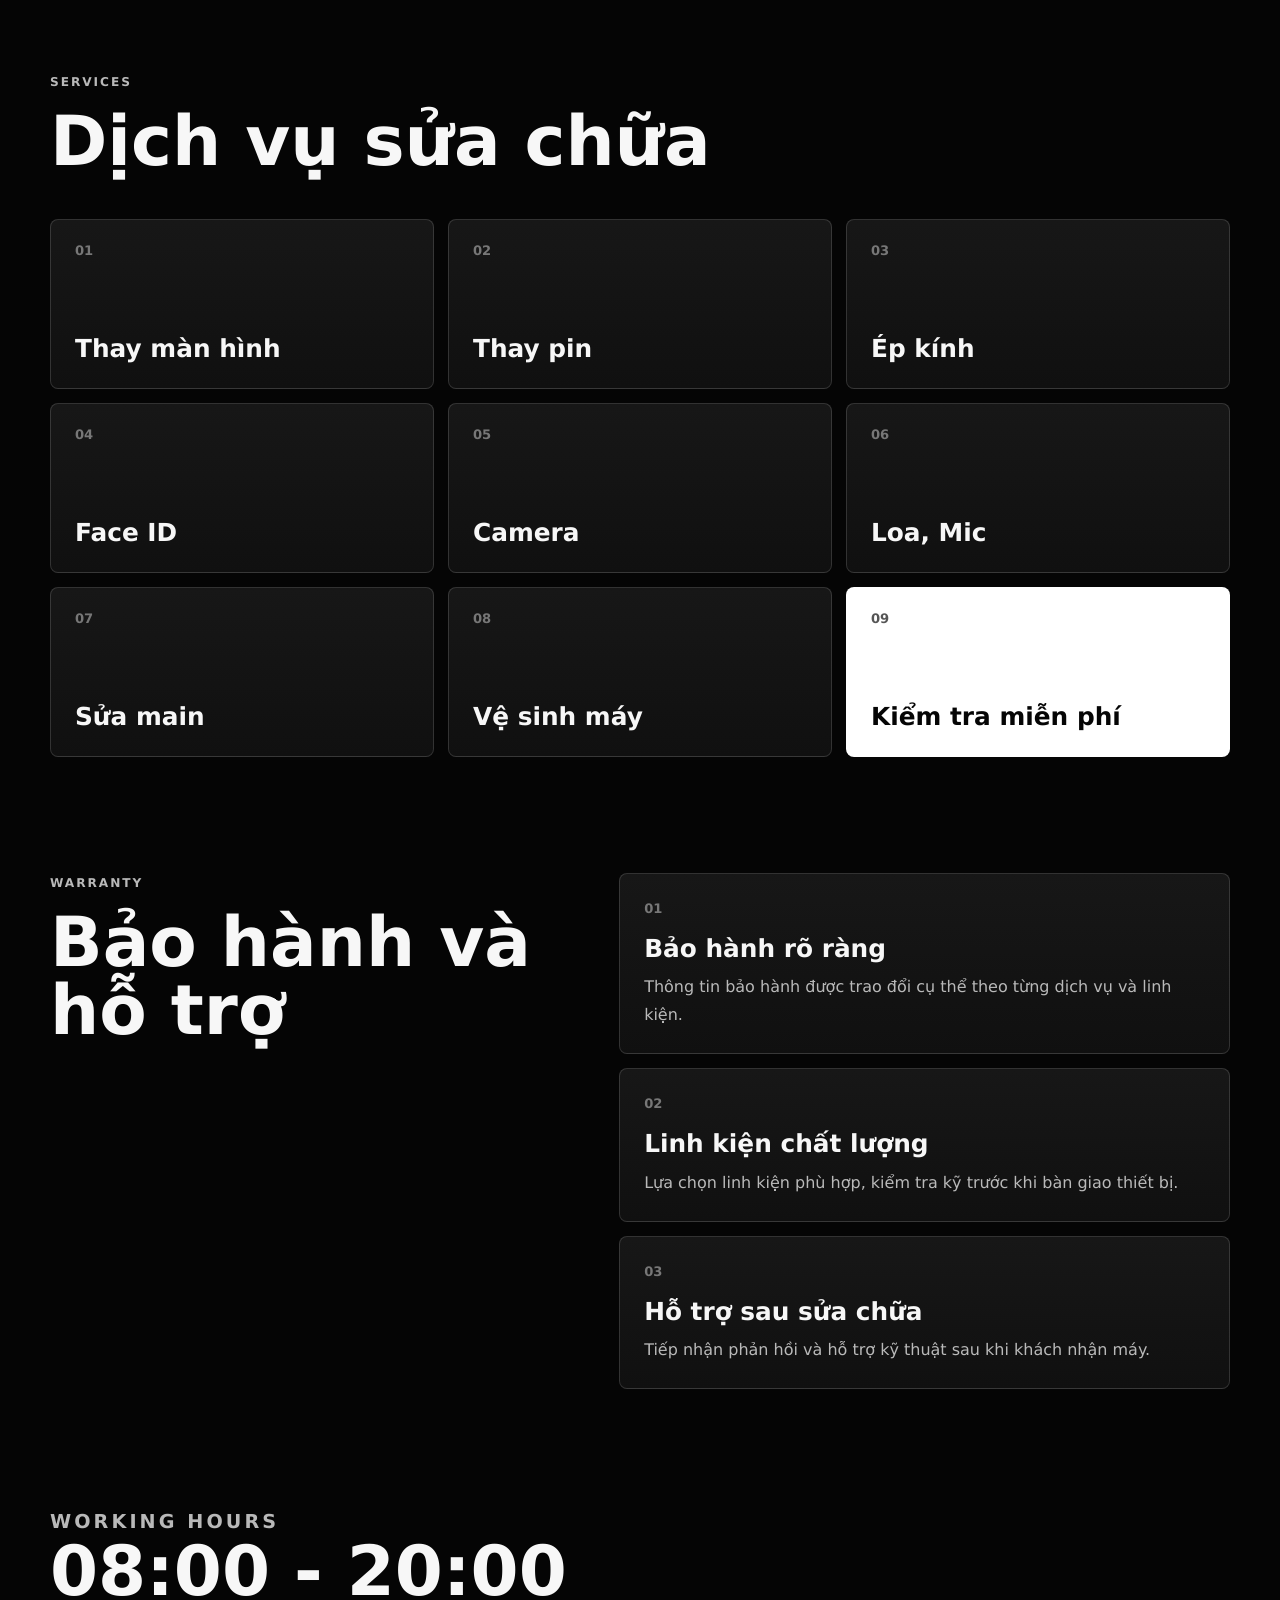
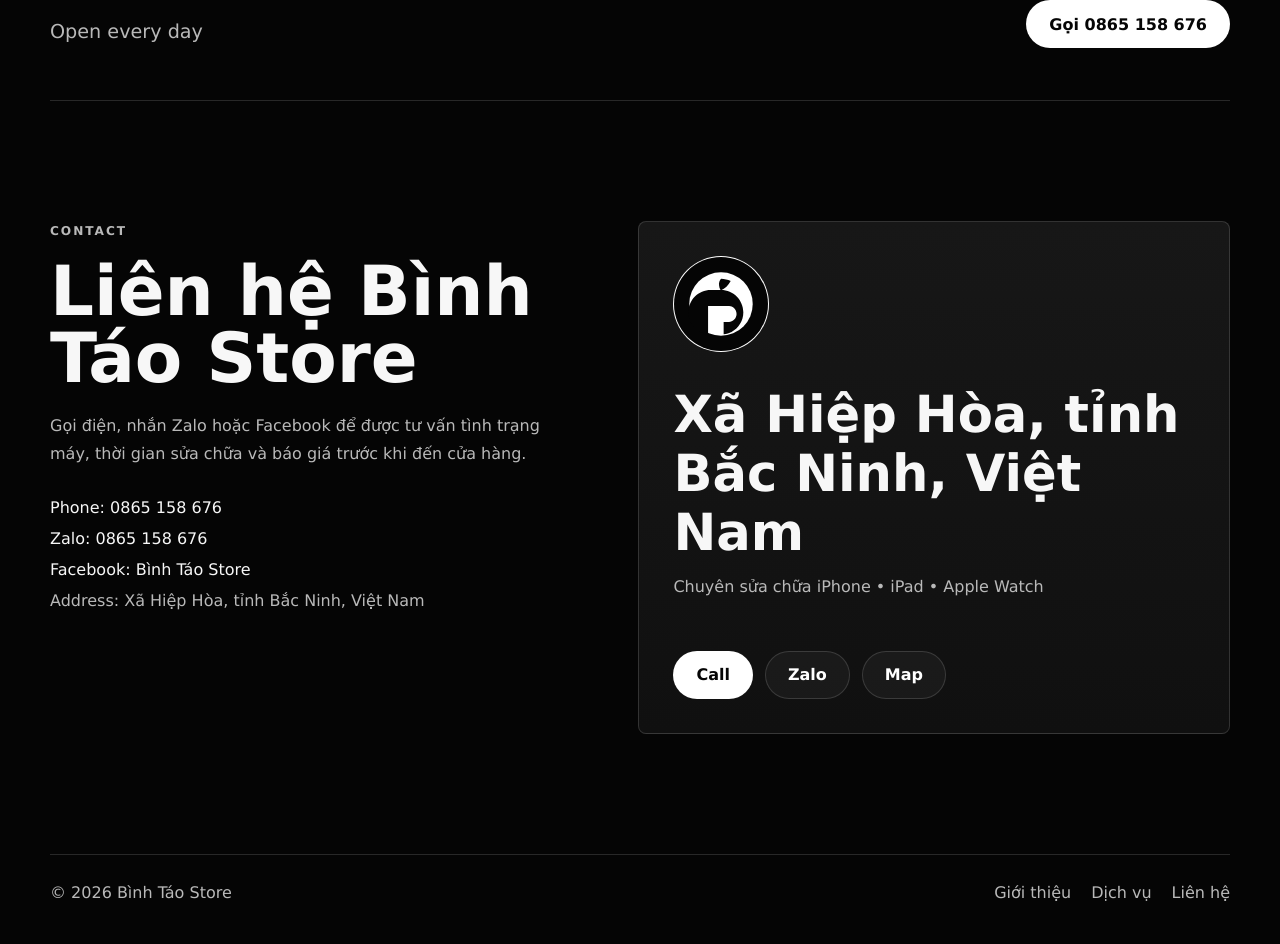
==== commit ffd049c7: "Upgrade Binh Tao Store website content" ====
--- a/index.html
+++ b/index.html
@@ -3,20 +3,24 @@
   <head>
     <meta charset="utf-8">
     <meta name="viewport" content="width=device-width, initial-scale=1">
-    <title>Bình Táo Store | Sửa chữa iPhone, iPad, MacBook tại Bắc Ninh</title>
-    <meta name="description" content="Bình Táo Store tại Xã Hiệp Hòa, tỉnh Bắc Ninh cung cấp dịch vụ sửa iPhone, iPad, MacBook, Apple Watch và AirPods với báo giá minh bạch, Zalo 0865 158 676.">
-    <meta name="keywords" content="Bình Táo Store, sửa iPhone Bắc Ninh, sửa iPad Bắc Ninh, sửa MacBook Bắc Ninh, thay pin iPhone, thay màn hình iPhone, Zalo 0865 158 676">
+    <title>Bình Táo Store | Sửa chữa iPhone, iPad, Apple Watch tại Bắc Ninh</title>
+    <meta name="description" content="Bình Táo Store chuyên sửa chữa iPhone, iPad, Apple Watch tại Xã Hiệp Hòa, tỉnh Bắc Ninh. Chẩn đoán nhanh, báo giá minh bạch, bảo hành rõ ràng. Gọi/Zalo 0865 158 676.">
+    <meta name="keywords" content="Bình Táo Store, sửa iPhone Bắc Ninh, sửa iPad Bắc Ninh, sửa Apple Watch, thay màn hình iPhone, thay pin iPhone, ép kính iPhone, Face ID, sửa main iPhone, Zalo 0865 158 676">
     <meta name="author" content="Bình Táo Store">
     <meta name="robots" content="index, follow">
     <link rel="canonical" href="https://binhtaostore.github.io/binhtaostore/">
     <meta property="og:type" content="website">
-    <meta property="og:title" content="Bình Táo Store | Apple repair and care">
-    <meta property="og:description" content="Sửa chữa thiết bị Apple, phụ kiện, tư vấn và báo giá minh bạch tại Xã Hiệp Hòa, tỉnh Bắc Ninh.">
-    <meta property="og:image" content="assets/logo.svg">
+    <meta property="og:title" content="Bình Táo Store | Sửa chữa thiết bị Apple">
+    <meta property="og:description" content="Chuyên sửa chữa iPhone, iPad, Apple Watch. Chẩn đoán nhanh, báo giá minh bạch, bảo hành rõ ràng tại Xã Hiệp Hòa, Bắc Ninh.">
+    <meta property="og:url" content="https://binhtaostore.github.io/binhtaostore/">
+    <meta property="og:image" content="https://binhtaostore.github.io/binhtaostore/assets/logo.svg">
     <meta property="og:locale" content="vi_VN">
     <meta name="twitter:card" content="summary_large_image">
+    <meta name="twitter:title" content="Bình Táo Store">
+    <meta name="twitter:description" content="Sửa chữa iPhone, iPad, Apple Watch tại Bắc Ninh. Gọi/Zalo 0865 158 676.">
     <meta name="theme-color" content="#050505">
     <link rel="icon" href="assets/favicon.svg" type="image/svg+xml">
+    <link rel="preload" href="assets/hero-studio.png" as="image">
     <link rel="stylesheet" href="styles.css">
     <script type="application/ld+json">
       {
@@ -24,7 +28,7 @@
         "@type": "LocalBusiness",
         "name": "Bình Táo Store",
         "alternateName": "Binh Tao Store",
-        "description": "Apple device repair, diagnostics, parts replacement, accessories, and warranty support in Xã Hiệp Hòa, tỉnh Bắc Ninh, Việt Nam.",
+        "description": "Bình Táo Store chuyên sửa chữa thiết bị Apple với tiêu chí minh bạch, tận tâm và chất lượng.",
         "url": "https://binhtaostore.github.io/binhtaostore/",
         "telephone": "+84865158676",
         "image": "https://binhtaostore.github.io/binhtaostore/assets/logo.svg",
@@ -41,7 +45,7 @@
           {
             "@type": "OpeningHoursSpecification",
             "dayOfWeek": ["Monday", "Tuesday", "Wednesday", "Thursday", "Friday", "Saturday", "Sunday"],
-            "opens": "09:00",
+            "opens": "08:00",
             "closes": "20:00"
           }
         ],
@@ -50,18 +54,20 @@
             "@type": "ContactPoint",
             "telephone": "+84865158676",
             "contactType": "customer service",
-            "availableLanguage": ["vi", "en"]
+            "availableLanguage": ["vi"]
           }
         ],
         "sameAs": [
           "https://www.facebook.com/share/14gcstJP42b/?mibextid=wwXIfr",
-          "https://zalo.me/0865158676",
-          "https://github.com/binhtaostore/binhtaostore"
+          "https://zalo.me/0865158676"
         ],
         "makesOffer": [
-          {"@type": "Offer", "name": "iPhone screen replacement"},
-          {"@type": "Offer", "name": "Battery replacement"},
-          {"@type": "Offer", "name": "MacBook diagnostics and repair"}
+          {"@type": "Offer", "name": "Thay màn hình"},
+          {"@type": "Offer", "name": "Thay pin"},
+          {"@type": "Offer", "name": "Ép kính"},
+          {"@type": "Offer", "name": "Sửa Face ID"},
+          {"@type": "Offer", "name": "Sửa main"},
+          {"@type": "Offer", "name": "Kiểm tra miễn phí"}
         ]
       }
     </script>
@@ -69,7 +75,7 @@
   <body>
     <header class="site-header" data-header>
       <a class="brand" href="#home" aria-label="Bình Táo Store home">
-        <img class="brand-logo" src="assets/logo.svg" alt="" width="36" height="36">
+        <img class="brand-logo" src="assets/logo.svg" alt="" width="38" height="38">
         <span>Bình Táo Store</span>
       </a>
       <button class="menu-button" type="button" aria-label="Open navigation" aria-expanded="false" data-menu-button>
@@ -77,265 +83,136 @@
         <span></span>
       </button>
       <nav class="site-nav" aria-label="Primary navigation" data-nav>
-        <a href="#services">Services</a>
-        <a href="#prices">Price List</a>
-        <a href="#reviews">Reviews</a>
-        <a href="#contact">Contact</a>
+        <a href="#about">Giới thiệu</a>
+        <a href="#services">Dịch vụ</a>
+        <a href="#warranty">Bảo hành</a>
+        <a href="#contact">Liên hệ</a>
       </nav>
     </header>
 
     <main>
-      <section class="hero" id="home">
+      <section class="hero reveal" id="home">
         <div class="hero-copy">
-          <p class="eyebrow">Apple device care, refined.</p>
+          <p class="eyebrow">Apple repair studio</p>
           <h1>Bình Táo Store</h1>
-          <p class="hero-text">Fast diagnostics, careful repairs, transparent pricing, and a calm black-and-white service experience for the devices you use every day.</p>
-          <div class="hero-actions quick-actions" aria-label="Primary contact actions">
-            <a class="button button-primary" href="tel:0865158676">Call 0865 158 676</a>
-            <a class="button button-secondary" href="https://zalo.me/0865158676" target="_blank" rel="noopener">Zalo Chat</a>
+          <p class="hero-lead">Chuyên sửa chữa iPhone • iPad • Apple Watch</p>
+          <p class="hero-text">Chẩn đoán nhanh • Báo giá minh bạch • Bảo hành rõ ràng</p>
+          <div class="hero-actions" aria-label="Primary contact actions">
+            <a class="button button-primary" href="tel:0865158676">Gọi ngay</a>
+            <a class="button button-secondary" href="https://zalo.me/0865158676" target="_blank" rel="noopener">Chat Zalo</a>
             <a class="button button-secondary" href="https://www.facebook.com/share/14gcstJP42b/?mibextid=wwXIfr" target="_blank" rel="noopener">Facebook</a>
           </div>
         </div>
-        <figure class="hero-media">
-          <img src="assets/hero-studio.png" alt="Premium black and white service counter with phones, watch, headphones and repair tools" width="1400" height="900" fetchpriority="high">
+        <figure class="hero-media" aria-label="Không gian sửa chữa thiết bị Apple">
+          <img src="assets/hero-studio.png" alt="Bàn dịch vụ phong cách đen trắng với thiết bị Apple và dụng cụ sửa chữa" width="1400" height="900" fetchpriority="high">
         </figure>
       </section>
 
-      <section class="metrics" aria-label="Store highlights">
-        <div>
-          <strong>30 min</strong>
-          <span>Quick diagnostics</span>
-        </div>
-        <div>
-          <strong>90 days</strong>
-          <span>Service warranty</span>
-        </div>
-        <div>
-          <strong>4.9/5</strong>
-          <span>Customer rating</span>
-        </div>
-      </section>
-
-      <section class="address-strip" id="address" aria-label="Bình Táo Store address">
-        <div>
-          <p class="eyebrow">Address</p>
-          <h2>Xã Hiệp Hòa, tỉnh Bắc Ninh, Việt Nam</h2>
-        </div>
-        <a class="button button-secondary" href="https://www.google.com/maps/search/?api=1&query=X%C3%A3%20Hi%E1%BB%87p%20H%C3%B2a%2C%20t%E1%BB%89nh%20B%E1%BA%AFc%20Ninh%2C%20Vi%E1%BB%87t%20Nam" target="_blank" rel="noopener">Open Map</a>
-      </section>
-
-      <section class="section" id="services">
+      <section class="metrics reveal" aria-label="Cam kết dịch vụ">
+        <div>
+          <strong>08:00</strong>
+          <span>Mở cửa mỗi ngày</span>
+        </div>
+        <div>
+          <strong>Free</strong>
+          <span>Kiểm tra miễn phí</span>
+        </div>
+        <div>
+          <strong>Rõ ràng</strong>
+          <span>Báo giá và bảo hành</span>
+        </div>
+      </section>
+
+      <section class="section about-section reveal" id="about">
+        <div class="section-heading">
+          <p class="eyebrow">About</p>
+          <h2>Giới thiệu</h2>
+        </div>
+        <p class="large-copy">Bình Táo Store chuyên sửa chữa thiết bị Apple với tiêu chí minh bạch, tận tâm và chất lượng. Chúng tôi cung cấp dịch vụ sửa chữa, thay thế linh kiện và hỗ trợ kỹ thuật cho iPhone, iPad, Apple Watch.</p>
+      </section>
+
+      <section class="section reveal" id="services">
         <div class="section-heading">
           <p class="eyebrow">Services</p>
-          <h2>Everything your Apple device needs, handled with care.</h2>
-        </div>
-        <div class="service-grid">
-          <article class="service-card">
-            <span class="service-index">01</span>
-            <h3>iPhone Repair</h3>
-            <p>Screen, battery, camera, speaker, charging port, water damage checks, and software recovery.</p>
-          </article>
-          <article class="service-card">
-            <span class="service-index">02</span>
-            <h3>iPad & MacBook</h3>
-            <p>Display replacement, keyboard service, battery health checks, SSD upgrades, cleaning, and thermal care.</p>
-          </article>
-          <article class="service-card">
-            <span class="service-index">03</span>
-            <h3>Watch & AirPods</h3>
-            <p>Battery support, pairing issues, cleaning, diagnostics, accessory matching, and warranty guidance.</p>
-          </article>
-          <article class="service-card">
-            <span class="service-index">04</span>
-            <h3>Accessories</h3>
-            <p>Cases, chargers, cables, screen protectors, and device setup selected for long-term daily use.</p>
-          </article>
-        </div>
-      </section>
-
-      <section class="section split-section">
+          <h2>Dịch vụ sửa chữa</h2>
+        </div>
+        <div class="service-grid compact">
+          <article class="service-card"><span>01</span><h3>Thay màn hình</h3></article>
+          <article class="service-card"><span>02</span><h3>Thay pin</h3></article>
+          <article class="service-card"><span>03</span><h3>Ép kính</h3></article>
+          <article class="service-card"><span>04</span><h3>Face ID</h3></article>
+          <article class="service-card"><span>05</span><h3>Camera</h3></article>
+          <article class="service-card"><span>06</span><h3>Loa, Mic</h3></article>
+          <article class="service-card"><span>07</span><h3>Sửa main</h3></article>
+          <article class="service-card"><span>08</span><h3>Vệ sinh máy</h3></article>
+          <article class="service-card highlight-card"><span>09</span><h3>Kiểm tra miễn phí</h3></article>
+        </div>
+      </section>
+
+      <section class="section split-section reveal" id="warranty">
         <div class="section-heading">
-          <p class="eyebrow">Workflow</p>
-          <h2>Clear steps from check-in to handoff.</h2>
-        </div>
-        <div class="timeline">
-          <div>
-            <span>1</span>
-            <p>Inspect the device and confirm the issue.</p>
-          </div>
-          <div>
-            <span>2</span>
-            <p>Share a fixed quote before repair starts.</p>
-          </div>
-          <div>
-            <span>3</span>
-            <p>Repair with tested parts and careful handling.</p>
-          </div>
-          <div>
-            <span>4</span>
-            <p>Return the device with warranty notes.</p>
-          </div>
-        </div>
-      </section>
-
-      <section class="section" id="prices">
-        <div class="section-heading">
-          <p class="eyebrow">Price List</p>
-          <h2>Transparent starting prices.</h2>
-          <p>Final price depends on model and part grade. Every repair is quoted before work begins.</p>
-        </div>
-        <div class="price-table-wrap">
-          <table class="price-table">
-            <thead>
-              <tr>
-                <th>Service</th>
-                <th>Time</th>
-                <th>From</th>
-              </tr>
-            </thead>
-            <tbody>
-              <tr>
-                <td>iPhone screen replacement</td>
-                <td>45-90 min</td>
-                <td>690,000 VND</td>
-              </tr>
-              <tr>
-                <td>iPhone battery replacement</td>
-                <td>30-60 min</td>
-                <td>390,000 VND</td>
-              </tr>
-              <tr>
-                <td>Charging port service</td>
-                <td>60-120 min</td>
-                <td>450,000 VND</td>
-              </tr>
-              <tr>
-                <td>iPad display service</td>
-                <td>Same day</td>
-                <td>990,000 VND</td>
-              </tr>
-              <tr>
-                <td>MacBook diagnostics</td>
-                <td>30 min</td>
-                <td>Free</td>
-              </tr>
-              <tr>
-                <td>Data backup support</td>
-                <td>By request</td>
-                <td>250,000 VND</td>
-              </tr>
-            </tbody>
-          </table>
-        </div>
-      </section>
-
-      <section class="section reviews-section" id="reviews">
-        <div class="section-heading">
-          <p class="eyebrow">Customer Reviews</p>
-          <h2>Trusted by customers who need their devices back fast.</h2>
-        </div>
-        <div class="reviews">
-          <article class="review-card">
-            <div class="stars" aria-label="5 out of 5 stars">★★★★★</div>
-            <p>"The quote was clear, the repair was quick, and my iPhone screen looks new again."</p>
-            <strong>Minh Anh</strong>
-          </article>
-          <article class="review-card">
-            <div class="stars" aria-label="5 out of 5 stars">★★★★★</div>
-            <p>"Clean store, careful staff, and they explained the MacBook issue in plain language."</p>
-            <strong>Quoc Bao</strong>
-          </article>
-          <article class="review-card">
-            <div class="stars" aria-label="5 out of 5 stars">★★★★★</div>
-            <p>"Battery replacement finished faster than expected. Warranty card was included."</p>
-            <strong>Thu Trang</strong>
-          </article>
-        </div>
-      </section>
-
-      <section class="section business-section" id="business-info">
-        <div class="section-heading">
-          <p class="eyebrow">Business Info</p>
-          <h2>Profile details for Apple Business Connect.</h2>
-          <p>Consistent public business information helps customers find, call, message, and visit Bình Táo Store from maps and search.</p>
-        </div>
-        <div class="business-grid">
+          <p class="eyebrow">Warranty</p>
+          <h2>Bảo hành và hỗ trợ</h2>
+        </div>
+        <div class="promise-list">
           <article>
-            <span>Business name</span>
-            <strong>Bình Táo Store</strong>
+            <span>01</span>
+            <h3>Bảo hành rõ ràng</h3>
+            <p>Thông tin bảo hành được trao đổi cụ thể theo từng dịch vụ và linh kiện.</p>
           </article>
           <article>
-            <span>Category</span>
-            <strong>Mobile phone repair shop</strong>
+            <span>02</span>
+            <h3>Linh kiện chất lượng</h3>
+            <p>Lựa chọn linh kiện phù hợp, kiểm tra kỹ trước khi bàn giao thiết bị.</p>
           </article>
           <article>
-            <span>Phone / Zalo</span>
-            <strong>0865 158 676</strong>
+            <span>03</span>
+            <h3>Hỗ trợ sau sửa chữa</h3>
+            <p>Tiếp nhận phản hồi và hỗ trợ kỹ thuật sau khi khách nhận máy.</p>
           </article>
-          <article>
-            <span>Address</span>
-            <strong>Xã Hiệp Hòa, tỉnh Bắc Ninh, Việt Nam</strong>
-          </article>
-          <article>
-            <span>Hours</span>
-            <strong>Open daily, 09:00-20:00</strong>
-          </article>
-          <article>
-            <span>Services</span>
-            <strong>Apple device repair, diagnostics, accessories</strong>
-          </article>
-        </div>
-      </section>
-
-      <section class="contact-section" id="contact">
+        </div>
+      </section>
+
+      <section class="section hours-section reveal" id="hours">
+        <div>
+          <p class="eyebrow">Working hours</p>
+          <h2>08:00 - 20:00</h2>
+          <p>Open every day</p>
+        </div>
+        <a class="button button-primary" href="tel:0865158676">Gọi 0865 158 676</a>
+      </section>
+
+      <section class="contact-section reveal" id="contact">
         <div class="contact-copy">
           <p class="eyebrow">Contact</p>
-          <h2>Call, Zalo, Facebook, or visit the store.</h2>
-          <p>Share your model, issue, and preferred visit time. The team will confirm availability and an estimated price range.</p>
-          <div class="contact-list" aria-label="Bình Táo Store contact details">
+          <h2>Liên hệ Bình Táo Store</h2>
+          <p>Gọi điện, nhắn Zalo hoặc Facebook để được tư vấn tình trạng máy, thời gian sửa chữa và báo giá trước khi đến cửa hàng.</p>
+          <div class="contact-list" aria-label="Thông tin liên hệ Bình Táo Store">
             <a href="tel:0865158676">Phone: 0865 158 676</a>
             <a href="https://zalo.me/0865158676" target="_blank" rel="noopener">Zalo: 0865 158 676</a>
             <a href="https://www.facebook.com/share/14gcstJP42b/?mibextid=wwXIfr" target="_blank" rel="noopener">Facebook: Bình Táo Store</a>
-            <span>Xã Hiệp Hòa, tỉnh Bắc Ninh, Việt Nam</span>
-            <span>Open daily: 09:00-20:00</span>
+            <span>Address: Xã Hiệp Hòa, tỉnh Bắc Ninh, Việt Nam</span>
           </div>
         </div>
-        <form class="contact-form" name="service-request">
-          <label>
-            Name
-            <input type="text" name="name" autocomplete="name" placeholder="Your name">
-          </label>
-          <label>
-            Phone
-            <input type="tel" name="phone" autocomplete="tel" placeholder="Your phone number">
-          </label>
-          <label>
-            Device
-            <select name="device">
-              <option>iPhone</option>
-              <option>iPad</option>
-              <option>MacBook</option>
-              <option>Apple Watch</option>
-              <option>AirPods</option>
-            </select>
-          </label>
-          <label>
-            Issue
-            <textarea name="issue" rows="4" placeholder="Tell us what happened"></textarea>
-          </label>
-          <button class="button button-primary" type="submit">Prepare Request</button>
-          <p class="form-note" data-form-note aria-live="polite"></p>
-        </form>
+        <div class="contact-panel">
+          <img src="assets/logo.svg" alt="Logo Bình Táo Store" width="96" height="96">
+          <h3>Xã Hiệp Hòa, tỉnh Bắc Ninh, Việt Nam</h3>
+          <p>Chuyên sửa chữa iPhone • iPad • Apple Watch</p>
+          <div class="panel-actions">
+            <a class="button button-primary" href="tel:0865158676">Call</a>
+            <a class="button button-secondary" href="https://zalo.me/0865158676" target="_blank" rel="noopener">Zalo</a>
+            <a class="button button-secondary" href="https://www.google.com/maps/search/?api=1&query=X%C3%A3%20Hi%E1%BB%87p%20H%C3%B2a%2C%20t%E1%BB%89nh%20B%E1%BA%AFc%20Ninh%2C%20Vi%E1%BB%87t%20Nam" target="_blank" rel="noopener">Map</a>
+          </div>
+        </div>
       </section>
     </main>
 
     <footer class="site-footer">
-      <p>Bình Táo Store</p>
+      <p>© 2026 Bình Táo Store</p>
       <div>
-        <a href="#services">Services</a>
-        <a href="#prices">Prices</a>
-        <a href="#address">Address</a>
-        <a href="#contact">Contact</a>
+        <a href="#about">Giới thiệu</a>
+        <a href="#services">Dịch vụ</a>
+        <a href="#contact">Liên hệ</a>
       </div>
     </footer>
     <script src="script.js"></script>
--- a/styles.css
+++ b/styles.css
@@ -1,16 +1,17 @@
 :root {
   color-scheme: dark;
   --bg: #050505;
+  --ink: #f7f7f7;
+  --muted: #b9b9b9;
+  --faint: #777;
   --panel: #101010;
   --panel-2: #171717;
-  --text: #f7f7f7;
-  --muted: #b8b8b8;
   --line: rgba(255, 255, 255, 0.14);
-  --soft: rgba(255, 255, 255, 0.07);
+  --line-strong: rgba(255, 255, 255, 0.24);
   --max: 1180px;
   --radius: 8px;
-  --shadow: 0 24px 80px rgba(0, 0, 0, 0.45);
-  font-family: Inter, ui-sans-serif, system-ui, -apple-system, BlinkMacSystemFont, "Segoe UI", sans-serif;
+  --shadow: 0 28px 90px rgba(0, 0, 0, 0.5);
+  font-family: Inter, ui-sans-serif, system-ui, -apple-system, BlinkMacSystemFont, "SF Pro Display", "Segoe UI", sans-serif;
 }
 
 * {
@@ -24,18 +25,19 @@
 body {
   margin: 0;
   background: var(--bg);
-  color: var(--text);
+  color: var(--ink);
+  text-rendering: geometricPrecision;
 }
 
 body::before {
   content: "";
   position: fixed;
   inset: 0;
+  z-index: -1;
   pointer-events: none;
   background:
-    linear-gradient(180deg, rgba(255, 255, 255, 0.08), transparent 260px),
-    radial-gradient(circle at 50% -20%, rgba(255, 255, 255, 0.08), transparent 34rem);
-  opacity: 0.9;
+    linear-gradient(180deg, rgba(255, 255, 255, 0.09), transparent 280px),
+    radial-gradient(circle at 50% -10%, rgba(255, 255, 255, 0.12), transparent 34rem);
 }
 
 a {
@@ -56,8 +58,8 @@
   display: flex;
   align-items: center;
   justify-content: space-between;
+  width: min(var(--max), calc(100% - 32px));
   min-height: 72px;
-  width: min(var(--max), calc(100% - 32px));
   margin: 0 auto;
   border-bottom: 1px solid transparent;
   backdrop-filter: blur(18px);
@@ -70,6 +72,7 @@
 .brand,
 .site-nav,
 .hero-actions,
+.panel-actions,
 .site-footer div,
 .contact-list {
   display: flex;
@@ -78,12 +81,13 @@
 
 .brand {
   gap: 12px;
-  font-weight: 700;
+  font-weight: 750;
+  letter-spacing: 0;
 }
 
 .brand-logo {
-  width: 36px;
-  height: 36px;
+  width: 38px;
+  height: 38px;
   border: 1px solid var(--line);
   border-radius: 50%;
   background: #fff;
@@ -96,8 +100,12 @@
   font-size: 0.95rem;
 }
 
+.site-nav a {
+  transition: color 180ms ease;
+}
+
 .site-nav a:hover {
-  color: var(--text);
+  color: var(--ink);
 }
 
 .menu-button {
@@ -107,7 +115,7 @@
   border: 1px solid var(--line);
   border-radius: 50%;
   background: rgba(255, 255, 255, 0.04);
-  color: var(--text);
+  color: var(--ink);
 }
 
 .menu-button span {
@@ -119,15 +127,14 @@
 }
 
 .hero {
-  position: relative;
-  display: grid;
-  grid-template-columns: minmax(0, 0.78fr) minmax(320px, 1fr);
+  display: grid;
+  grid-template-columns: minmax(0, 0.86fr) minmax(320px, 1fr);
   gap: 44px;
   align-items: center;
   width: min(var(--max), calc(100% - 32px));
   min-height: calc(100svh - 72px);
   margin: 0 auto;
-  padding: 40px 0 72px;
+  padding: 48px 0 84px;
 }
 
 .hero-copy {
@@ -136,10 +143,10 @@
 }
 
 .eyebrow {
-  margin: 0 0 14px;
+  margin: 0 0 16px;
   color: var(--muted);
-  font-size: 0.78rem;
-  font-weight: 700;
+  font-size: 0.76rem;
+  font-weight: 800;
   letter-spacing: 0.16em;
   text-transform: uppercase;
 }
@@ -152,41 +159,53 @@
 }
 
 h1 {
-  margin-bottom: 22px;
-  font-size: clamp(4.2rem, 13vw, 10.2rem);
-  line-height: 0.86;
+  margin-bottom: 24px;
+  font-size: clamp(4.2rem, 12vw, 9.8rem);
+  line-height: 0.88;
   letter-spacing: 0;
 }
 
 h2 {
-  max-width: 760px;
+  max-width: 820px;
   margin-bottom: 18px;
-  font-size: clamp(2.2rem, 5.6vw, 5.4rem);
-  line-height: 0.96;
+  font-size: clamp(2.25rem, 5.4vw, 5.2rem);
+  line-height: 0.98;
   letter-spacing: 0;
 }
 
 h3 {
-  margin-bottom: 14px;
-  font-size: 1.35rem;
+  margin-bottom: 10px;
+  font-size: clamp(1.2rem, 2.2vw, 1.55rem);
+  line-height: 1.15;
+}
+
+.hero-lead {
+  max-width: 720px;
+  margin-bottom: 10px;
+  color: #fff;
+  font-size: clamp(1.35rem, 3vw, 2.2rem);
+  font-weight: 750;
+  line-height: 1.18;
 }
 
 .hero-text,
+.large-copy,
 .section-heading p,
-.service-card p,
-.review-card p,
+.promise-list p,
 .contact-copy p,
-.timeline p {
+.contact-panel p,
+.hours-section p {
   color: var(--muted);
-  line-height: 1.7;
+  line-height: 1.75;
 }
 
 .hero-text {
-  max-width: 580px;
-  font-size: 1.17rem;
-}
-
-.hero-actions {
+  max-width: 620px;
+  font-size: clamp(1rem, 2vw, 1.18rem);
+}
+
+.hero-actions,
+.panel-actions {
   flex-wrap: wrap;
   gap: 12px;
   margin-top: 34px;
@@ -200,12 +219,13 @@
   padding: 0 22px;
   border: 1px solid var(--line);
   border-radius: 999px;
-  font-weight: 700;
-  transition: transform 180ms ease, background 180ms ease, color 180ms ease;
+  font-weight: 780;
+  transition: transform 180ms ease, background 180ms ease, color 180ms ease, border-color 180ms ease;
 }
 
 .button:hover {
   transform: translateY(-2px);
+  border-color: var(--line-strong);
 }
 
 .button-primary {
@@ -218,15 +238,17 @@
   color: #fff;
 }
 
-.quick-actions {
-  max-width: 620px;
+.hero-media,
+.contact-panel,
+.service-card,
+.promise-list article {
+  border: 1px solid var(--line);
+  border-radius: var(--radius);
+  background: linear-gradient(180deg, var(--panel-2), var(--panel));
 }
 
 .hero-media {
   margin: 0;
-  border: 1px solid var(--line);
-  border-radius: var(--radius);
-  background: #0b0b0b;
   box-shadow: var(--shadow);
   overflow: hidden;
 }
@@ -241,7 +263,6 @@
 .section,
 .contact-section,
 .site-footer {
-  position: relative;
   width: min(var(--max), calc(100% - 32px));
   margin: 0 auto;
 }
@@ -254,7 +275,7 @@
 }
 
 .metrics div {
-  padding: 28px 24px;
+  padding: 30px 24px;
   border-right: 1px solid var(--line);
 }
 
@@ -264,7 +285,7 @@
 
 .metrics strong {
   display: block;
-  font-size: clamp(2rem, 4vw, 4rem);
+  font-size: clamp(1.9rem, 4vw, 3.8rem);
   line-height: 1;
 }
 
@@ -272,181 +293,106 @@
   color: var(--muted);
 }
 
-.address-strip {
-  position: relative;
+.section {
+  padding: 116px 0 0;
+}
+
+.section-heading {
+  margin-bottom: 42px;
+}
+
+.large-copy {
+  max-width: 930px;
+  font-size: clamp(1.18rem, 2.5vw, 2rem);
+}
+
+.service-grid {
+  display: grid;
+  grid-template-columns: repeat(3, 1fr);
+  gap: 14px;
+}
+
+.service-card {
+  display: grid;
+  align-content: space-between;
+  min-height: 170px;
+  padding: 24px;
+  transition: transform 220ms ease, border-color 220ms ease, background 220ms ease;
+}
+
+.service-card:hover {
+  transform: translateY(-4px);
+  border-color: var(--line-strong);
+  background: linear-gradient(180deg, #202020, #101010);
+}
+
+.service-card span,
+.promise-list span {
+  color: var(--faint);
+  font-size: 0.82rem;
+  font-weight: 800;
+}
+
+.service-card h3 {
+  margin: 44px 0 0;
+}
+
+.highlight-card {
+  background: #fff;
+  color: #050505;
+}
+
+.highlight-card span {
+  color: #555;
+}
+
+.split-section {
+  display: grid;
+  grid-template-columns: 0.84fr 1fr;
+  gap: 56px;
+  align-items: start;
+}
+
+.promise-list {
+  display: grid;
+  gap: 14px;
+}
+
+.promise-list article {
+  padding: 24px;
+}
+
+.promise-list h3 {
+  margin-top: 18px;
+}
+
+.promise-list p {
+  margin-bottom: 0;
+}
+
+.hours-section {
   display: flex;
   align-items: end;
   justify-content: space-between;
   gap: 24px;
-  width: min(var(--max), calc(100% - 32px));
-  margin: 42px auto 0;
-  padding: 34px 0;
+  padding-bottom: 52px;
   border-bottom: 1px solid var(--line);
 }
 
-.address-strip h2 {
-  max-width: 840px;
-  margin: 0;
-  font-size: clamp(1.8rem, 5vw, 4.8rem);
-}
-
-.section {
-  padding: 110px 0 0;
-}
-
-.section-heading {
-  margin-bottom: 42px;
-}
-
-.section-heading p {
-  max-width: 620px;
-}
-
-.service-grid,
-.reviews {
-  display: grid;
-  grid-template-columns: repeat(4, 1fr);
-  gap: 14px;
-}
-
-.service-card,
-.review-card,
-.contact-form,
-.business-grid article {
-  border: 1px solid var(--line);
-  border-radius: var(--radius);
-  background: linear-gradient(180deg, var(--panel-2), var(--panel));
-}
-
-.service-card {
-  min-height: 260px;
-  padding: 24px;
-}
-
-.service-index {
-  display: block;
-  margin-bottom: 48px;
-  color: var(--muted);
-  font-size: 0.9rem;
-}
-
-.split-section {
+.hours-section h2 {
+  margin-bottom: 8px;
+}
+
+.hours-section p {
+  margin-bottom: 0;
+  font-size: 1.2rem;
+}
+
+.contact-section {
   display: grid;
   grid-template-columns: 0.9fr 1fr;
-  gap: 52px;
-  align-items: start;
-}
-
-.timeline {
-  display: grid;
-  gap: 12px;
-}
-
-.timeline div {
-  display: grid;
-  grid-template-columns: 42px 1fr;
-  gap: 18px;
-  padding: 18px;
-  border-top: 1px solid var(--line);
-}
-
-.timeline span {
-  display: grid;
-  place-items: center;
-  width: 34px;
-  height: 34px;
-  border: 1px solid var(--line);
-  border-radius: 50%;
-  background: #fff;
-  color: #050505;
-  font-weight: 800;
-}
-
-.price-table-wrap {
-  overflow-x: auto;
-  border: 1px solid var(--line);
-  border-radius: var(--radius);
-  background: var(--panel);
-}
-
-.price-table {
-  width: 100%;
-  min-width: 680px;
-  border-collapse: collapse;
-}
-
-.price-table th,
-.price-table td {
-  padding: 22px 24px;
-  border-bottom: 1px solid var(--line);
-  text-align: left;
-}
-
-.price-table th {
-  color: var(--muted);
-  font-size: 0.78rem;
-  letter-spacing: 0.12em;
-  text-transform: uppercase;
-}
-
-.price-table tr:last-child td {
-  border-bottom: 0;
-}
-
-.price-table td:last-child {
-  font-weight: 800;
-  white-space: nowrap;
-}
-
-.reviews {
-  grid-template-columns: repeat(3, 1fr);
-}
-
-.review-card {
-  padding: 28px;
-}
-
-.stars {
-  margin-bottom: 22px;
-  color: #fff;
-  letter-spacing: 0.08em;
-}
-
-.review-card strong {
-  display: block;
-  margin-top: 24px;
-}
-
-.business-grid {
-  display: grid;
-  grid-template-columns: repeat(3, 1fr);
-  gap: 14px;
-}
-
-.business-grid article {
-  display: grid;
-  gap: 14px;
-  min-height: 150px;
-  padding: 24px;
-}
-
-.business-grid span {
-  color: var(--muted);
-  font-size: 0.84rem;
-  letter-spacing: 0.12em;
-  text-transform: uppercase;
-}
-
-.business-grid strong {
-  font-size: 1.08rem;
-  line-height: 1.45;
-}
-
-.contact-section {
-  display: grid;
-  grid-template-columns: 0.85fr 1fr;
   gap: 56px;
-  align-items: start;
+  align-items: stretch;
   padding: 120px 0;
 }
 
@@ -454,55 +400,41 @@
   align-items: flex-start;
   flex-direction: column;
   gap: 12px;
-  margin-top: 28px;
-  color: var(--text);
+  margin-top: 30px;
+  color: var(--ink);
 }
 
 .contact-list span {
   color: var(--muted);
 }
 
-.contact-form {
-  display: grid;
-  gap: 16px;
-  padding: 24px;
-}
-
-label {
-  display: grid;
-  gap: 8px;
-  color: var(--muted);
-  font-size: 0.9rem;
-}
-
-input,
-select,
-textarea {
-  width: 100%;
+.contact-panel {
+  display: grid;
+  align-content: center;
+  justify-items: start;
+  min-height: 390px;
+  padding: 34px;
+}
+
+.contact-panel img {
+  width: 96px;
+  height: 96px;
+  margin-bottom: 34px;
   border: 1px solid var(--line);
-  border-radius: var(--radius);
-  background: #080808;
-  color: var(--text);
-  font: inherit;
-  padding: 14px 14px;
-}
-
-textarea {
-  resize: vertical;
-}
-
-.form-note {
-  min-height: 1.5em;
-  margin: 0;
-  color: var(--muted);
-  line-height: 1.5;
+  border-radius: 50%;
+  background: #fff;
+}
+
+.contact-panel h3 {
+  max-width: 540px;
+  font-size: clamp(1.7rem, 4vw, 3.3rem);
 }
 
 .site-footer {
   display: flex;
   justify-content: space-between;
   gap: 20px;
-  padding: 28px 0 40px;
+  padding: 28px 0 42px;
   border-top: 1px solid var(--line);
   color: var(--muted);
 }
@@ -513,6 +445,41 @@
 
 .site-footer div {
   gap: 20px;
+}
+
+.reveal {
+  opacity: 1;
+  transform: none;
+}
+
+.js .reveal {
+  opacity: 0;
+  transform: translateY(24px);
+  transition: opacity 700ms ease, transform 700ms ease;
+}
+
+.js .reveal.is-visible {
+  opacity: 1;
+  transform: translateY(0);
+}
+
+@media (prefers-reduced-motion: reduce) {
+  html {
+    scroll-behavior: auto;
+  }
+
+  *,
+  *::before,
+  *::after {
+    animation-duration: 1ms !important;
+    scroll-behavior: auto !important;
+    transition-duration: 1ms !important;
+  }
+
+  .reveal {
+    opacity: 1;
+    transform: none;
+  }
 }
 
 @media (max-width: 900px) {
@@ -546,14 +513,13 @@
 
   .hero,
   .split-section,
-  .contact-section,
-  .business-grid {
+  .contact-section {
     grid-template-columns: 1fr;
   }
 
   .hero {
     min-height: auto;
-    padding-top: 64px;
+    padding-top: 58px;
   }
 
   .hero-media {
@@ -569,22 +535,22 @@
   .site-header,
   .hero,
   .metrics,
-  .address-strip,
   .section,
   .contact-section,
   .site-footer {
     width: min(100% - 22px, var(--max));
   }
 
+  .brand span {
+    max-width: 148px;
+    overflow: hidden;
+    text-overflow: ellipsis;
+    white-space: nowrap;
+  }
+
   .metrics,
-  .reviews,
   .service-grid {
     grid-template-columns: 1fr;
-  }
-
-  .address-strip {
-    align-items: flex-start;
-    flex-direction: column;
   }
 
   .metrics div {
@@ -597,17 +563,23 @@
   }
 
   .section {
-    padding-top: 82px;
+    padding-top: 86px;
+  }
+
+  .service-card {
+    min-height: 138px;
+  }
+
+  .hours-section,
+  .site-footer {
+    align-items: flex-start;
+    flex-direction: column;
   }
 
   .contact-section {
     padding: 88px 0;
   }
 
-  .site-footer {
-    flex-direction: column;
-  }
-
   .site-footer div {
     flex-wrap: wrap;
   }
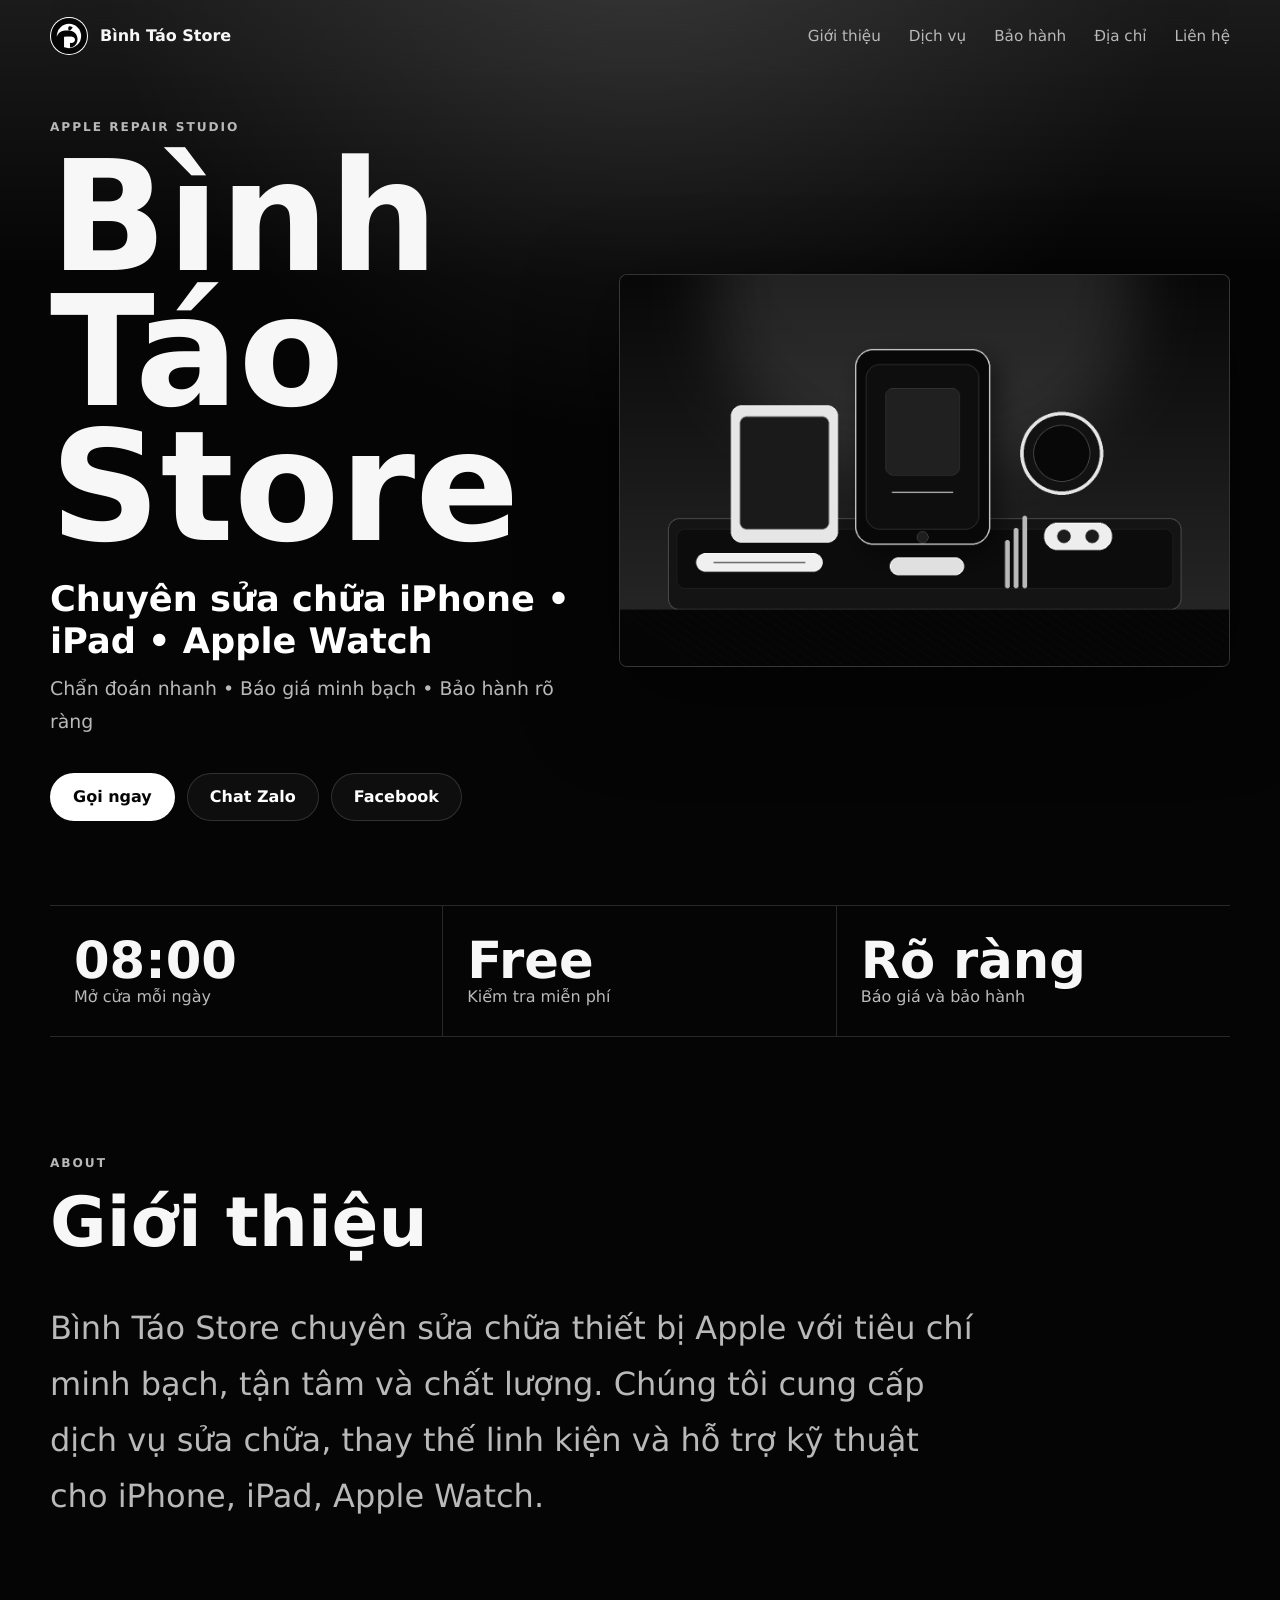
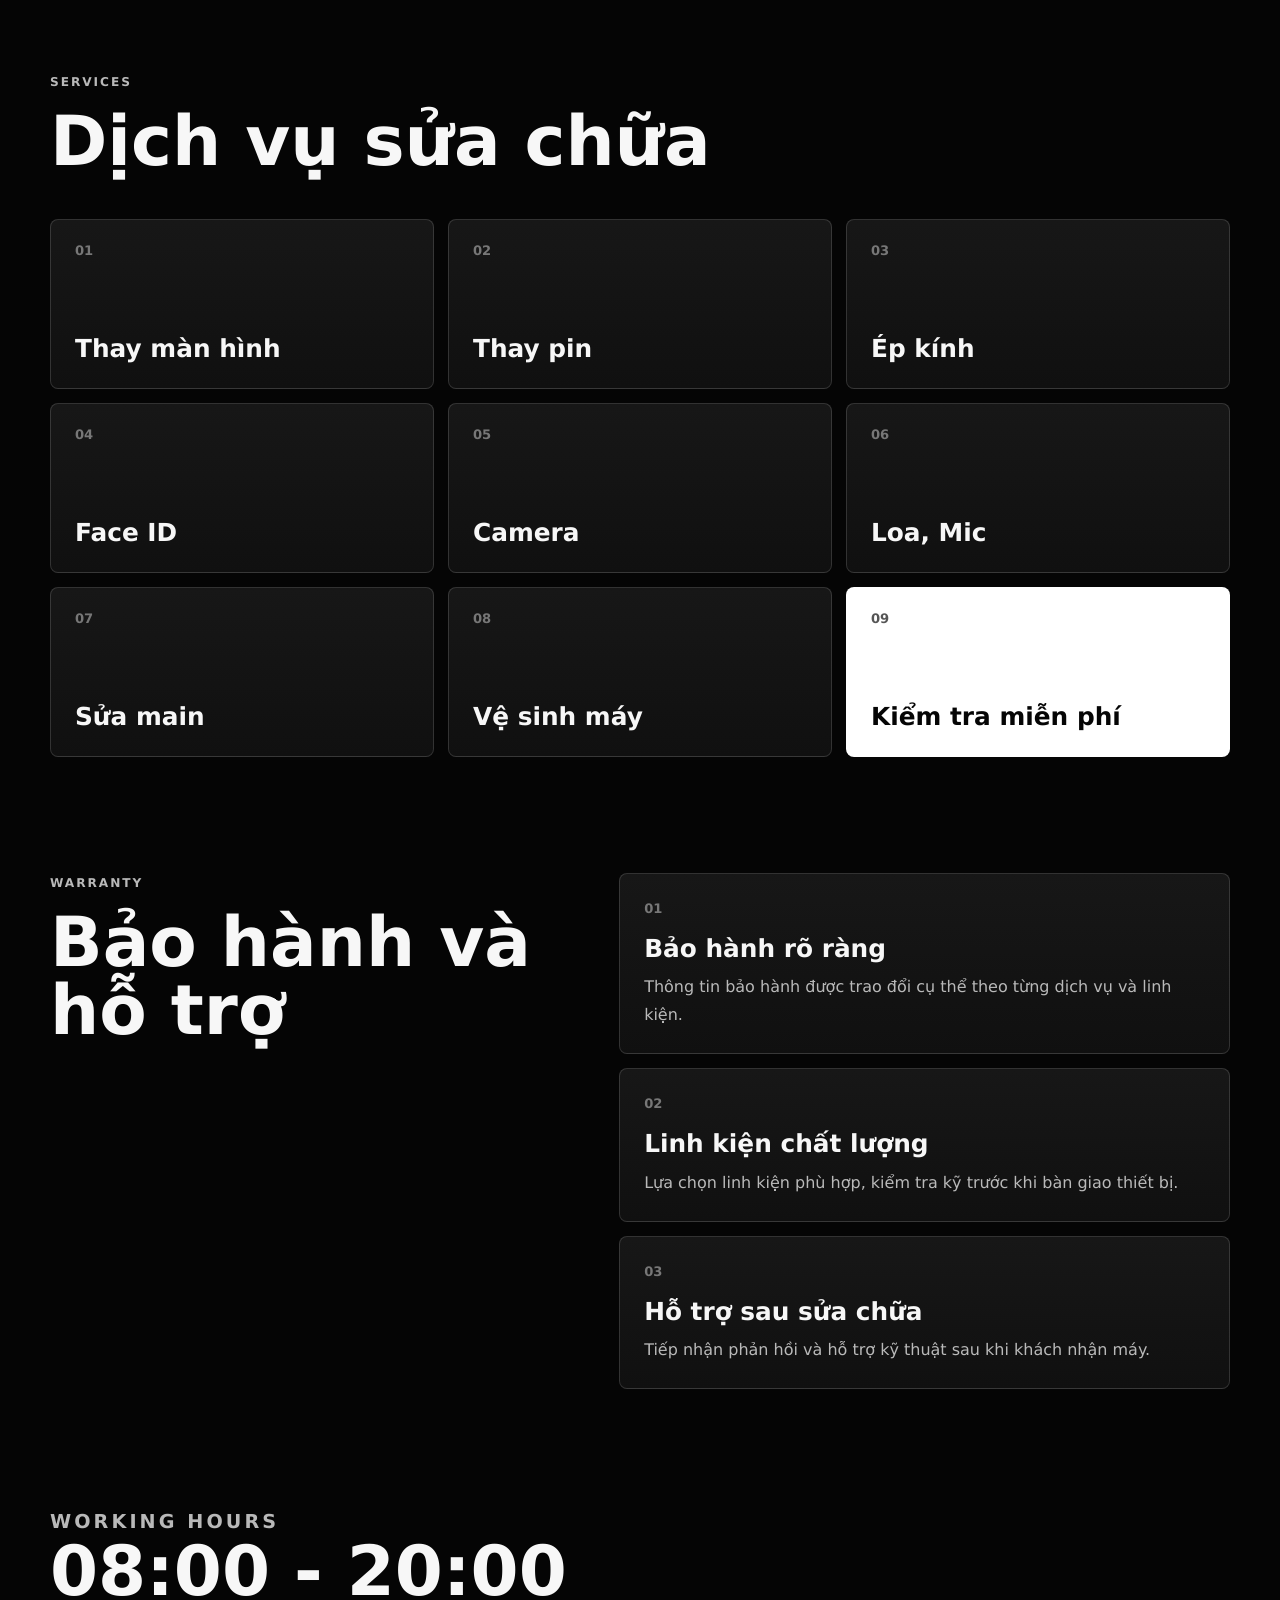
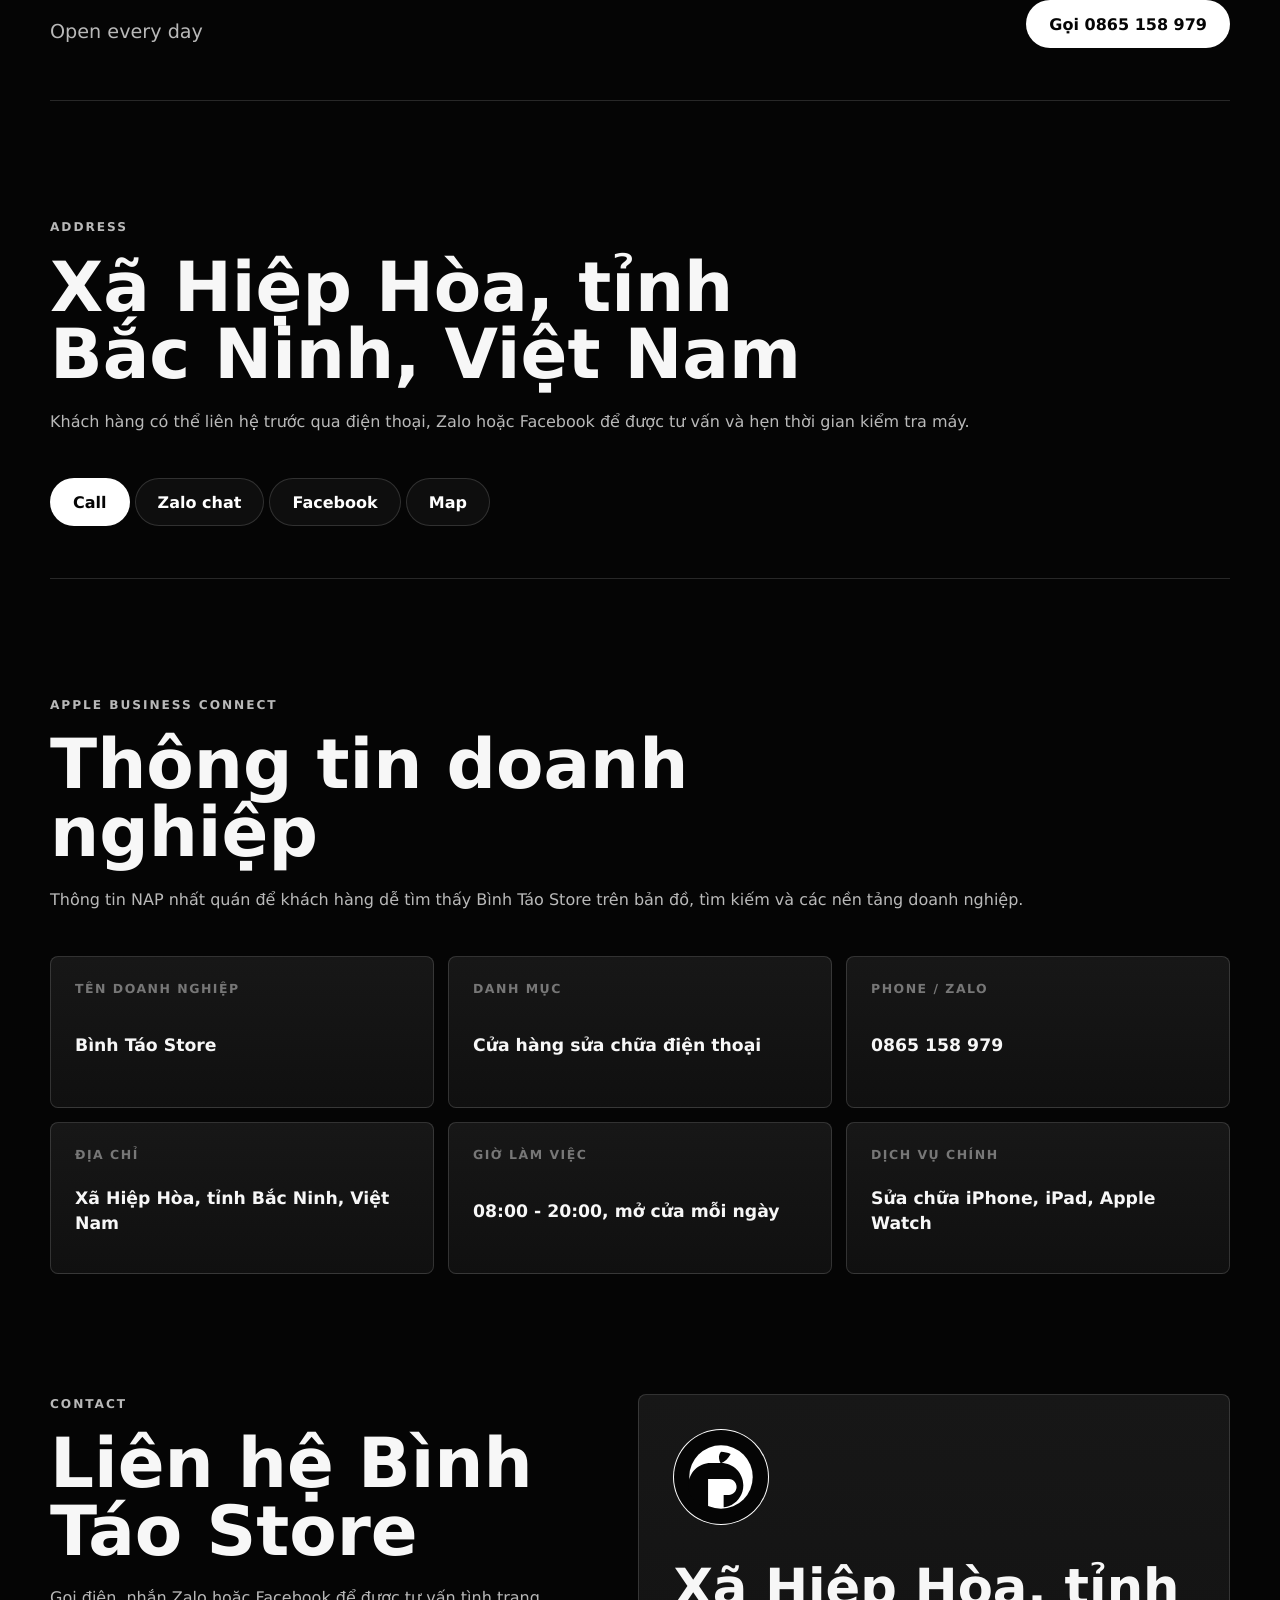
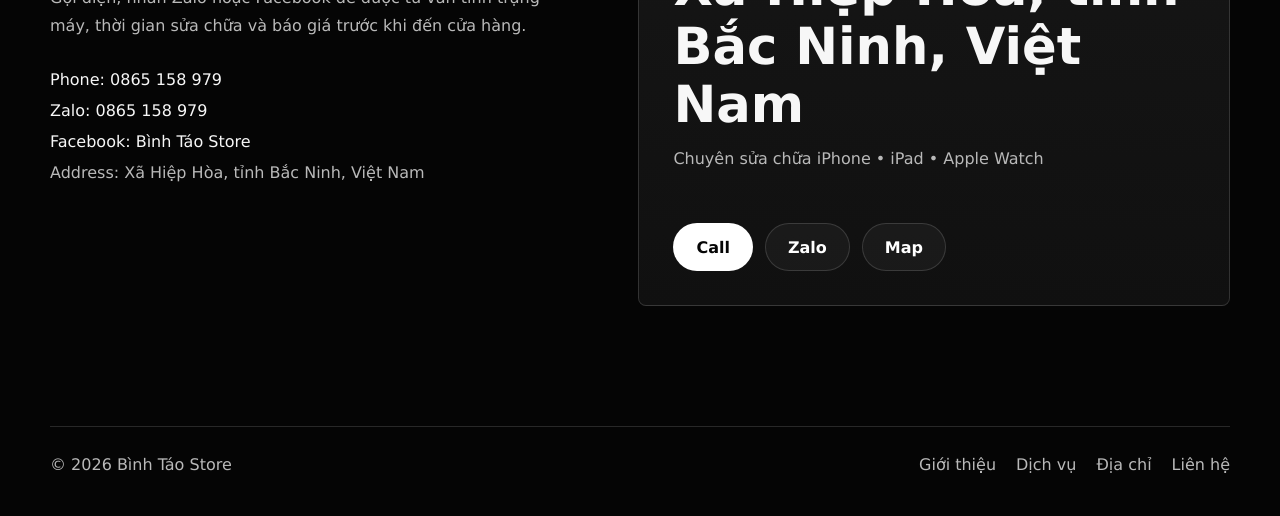
==== commit 81697382: "Update business contact details" ====
--- a/index.html
+++ b/index.html
@@ -4,8 +4,8 @@
     <meta charset="utf-8">
     <meta name="viewport" content="width=device-width, initial-scale=1">
     <title>Bình Táo Store | Sửa chữa iPhone, iPad, Apple Watch tại Bắc Ninh</title>
-    <meta name="description" content="Bình Táo Store chuyên sửa chữa iPhone, iPad, Apple Watch tại Xã Hiệp Hòa, tỉnh Bắc Ninh. Chẩn đoán nhanh, báo giá minh bạch, bảo hành rõ ràng. Gọi/Zalo 0865 158 676.">
-    <meta name="keywords" content="Bình Táo Store, sửa iPhone Bắc Ninh, sửa iPad Bắc Ninh, sửa Apple Watch, thay màn hình iPhone, thay pin iPhone, ép kính iPhone, Face ID, sửa main iPhone, Zalo 0865 158 676">
+    <meta name="description" content="Bình Táo Store chuyên sửa chữa iPhone, iPad, Apple Watch tại Xã Hiệp Hòa, tỉnh Bắc Ninh. Chẩn đoán nhanh, báo giá minh bạch, bảo hành rõ ràng. Gọi/Zalo 0865 158 979.">
+    <meta name="keywords" content="Bình Táo Store, sửa iPhone Bắc Ninh, sửa iPad Bắc Ninh, sửa Apple Watch, thay màn hình iPhone, thay pin iPhone, ép kính iPhone, Face ID, sửa main iPhone, Zalo 0865 158 979">
     <meta name="author" content="Bình Táo Store">
     <meta name="robots" content="index, follow">
     <link rel="canonical" href="https://binhtaostore.github.io/binhtaostore/">
@@ -17,7 +17,7 @@
     <meta property="og:locale" content="vi_VN">
     <meta name="twitter:card" content="summary_large_image">
     <meta name="twitter:title" content="Bình Táo Store">
-    <meta name="twitter:description" content="Sửa chữa iPhone, iPad, Apple Watch tại Bắc Ninh. Gọi/Zalo 0865 158 676.">
+    <meta name="twitter:description" content="Sửa chữa iPhone, iPad, Apple Watch tại Bắc Ninh. Gọi/Zalo 0865 158 979.">
     <meta name="theme-color" content="#050505">
     <link rel="icon" href="assets/favicon.svg" type="image/svg+xml">
     <link rel="preload" href="assets/hero-studio.png" as="image">
@@ -30,7 +30,7 @@
         "alternateName": "Binh Tao Store",
         "description": "Bình Táo Store chuyên sửa chữa thiết bị Apple với tiêu chí minh bạch, tận tâm và chất lượng.",
         "url": "https://binhtaostore.github.io/binhtaostore/",
-        "telephone": "+84865158676",
+        "telephone": "+84865158979",
         "image": "https://binhtaostore.github.io/binhtaostore/assets/logo.svg",
         "logo": "https://binhtaostore.github.io/binhtaostore/assets/logo.svg",
         "priceRange": "$$",
@@ -52,14 +52,14 @@
         "contactPoint": [
           {
             "@type": "ContactPoint",
-            "telephone": "+84865158676",
+            "telephone": "+84865158979",
             "contactType": "customer service",
             "availableLanguage": ["vi"]
           }
         ],
         "sameAs": [
           "https://www.facebook.com/share/14gcstJP42b/?mibextid=wwXIfr",
-          "https://zalo.me/0865158676"
+          "https://zalo.me/0865158979"
         ],
         "makesOffer": [
           {"@type": "Offer", "name": "Thay màn hình"},
@@ -86,6 +86,7 @@
         <a href="#about">Giới thiệu</a>
         <a href="#services">Dịch vụ</a>
         <a href="#warranty">Bảo hành</a>
+        <a href="#address">Địa chỉ</a>
         <a href="#contact">Liên hệ</a>
       </nav>
     </header>
@@ -98,8 +99,8 @@
           <p class="hero-lead">Chuyên sửa chữa iPhone • iPad • Apple Watch</p>
           <p class="hero-text">Chẩn đoán nhanh • Báo giá minh bạch • Bảo hành rõ ràng</p>
           <div class="hero-actions" aria-label="Primary contact actions">
-            <a class="button button-primary" href="tel:0865158676">Gọi ngay</a>
-            <a class="button button-secondary" href="https://zalo.me/0865158676" target="_blank" rel="noopener">Chat Zalo</a>
+            <a class="button button-primary" href="tel:0865158979">Gọi ngay</a>
+            <a class="button button-secondary" href="https://zalo.me/0865158979" target="_blank" rel="noopener">Chat Zalo</a>
             <a class="button button-secondary" href="https://www.facebook.com/share/14gcstJP42b/?mibextid=wwXIfr" target="_blank" rel="noopener">Facebook</a>
           </div>
         </div>
@@ -179,7 +180,55 @@
           <h2>08:00 - 20:00</h2>
           <p>Open every day</p>
         </div>
-        <a class="button button-primary" href="tel:0865158676">Gọi 0865 158 676</a>
+        <a class="button button-primary" href="tel:0865158979">Gọi 0865 158 979</a>
+      </section>
+
+      <section class="section address-section reveal" id="address">
+        <div class="section-heading">
+          <p class="eyebrow">Address</p>
+          <h2>Xã Hiệp Hòa, tỉnh Bắc Ninh, Việt Nam</h2>
+          <p>Khách hàng có thể liên hệ trước qua điện thoại, Zalo hoặc Facebook để được tư vấn và hẹn thời gian kiểm tra máy.</p>
+        </div>
+        <div class="address-actions">
+          <a class="button button-primary" href="tel:0865158979">Call</a>
+          <a class="button button-secondary" href="https://zalo.me/0865158979" target="_blank" rel="noopener">Zalo chat</a>
+          <a class="button button-secondary" href="https://www.facebook.com/share/14gcstJP42b/?mibextid=wwXIfr" target="_blank" rel="noopener">Facebook</a>
+          <a class="button button-secondary" href="https://www.google.com/maps/search/?api=1&query=X%C3%A3%20Hi%E1%BB%87p%20H%C3%B2a%2C%20t%E1%BB%89nh%20B%E1%BA%AFc%20Ninh%2C%20Vi%E1%BB%87t%20Nam" target="_blank" rel="noopener">Map</a>
+        </div>
+      </section>
+
+      <section class="section business-section reveal" id="business-info">
+        <div class="section-heading">
+          <p class="eyebrow">Apple Business Connect</p>
+          <h2>Thông tin doanh nghiệp</h2>
+          <p>Thông tin NAP nhất quán để khách hàng dễ tìm thấy Bình Táo Store trên bản đồ, tìm kiếm và các nền tảng doanh nghiệp.</p>
+        </div>
+        <div class="business-grid">
+          <article>
+            <span>Tên doanh nghiệp</span>
+            <strong>Bình Táo Store</strong>
+          </article>
+          <article>
+            <span>Danh mục</span>
+            <strong>Cửa hàng sửa chữa điện thoại</strong>
+          </article>
+          <article>
+            <span>Phone / Zalo</span>
+            <strong>0865 158 979</strong>
+          </article>
+          <article>
+            <span>Địa chỉ</span>
+            <strong>Xã Hiệp Hòa, tỉnh Bắc Ninh, Việt Nam</strong>
+          </article>
+          <article>
+            <span>Giờ làm việc</span>
+            <strong>08:00 - 20:00, mở cửa mỗi ngày</strong>
+          </article>
+          <article>
+            <span>Dịch vụ chính</span>
+            <strong>Sửa chữa iPhone, iPad, Apple Watch</strong>
+          </article>
+        </div>
       </section>
 
       <section class="contact-section reveal" id="contact">
@@ -188,8 +237,8 @@
           <h2>Liên hệ Bình Táo Store</h2>
           <p>Gọi điện, nhắn Zalo hoặc Facebook để được tư vấn tình trạng máy, thời gian sửa chữa và báo giá trước khi đến cửa hàng.</p>
           <div class="contact-list" aria-label="Thông tin liên hệ Bình Táo Store">
-            <a href="tel:0865158676">Phone: 0865 158 676</a>
-            <a href="https://zalo.me/0865158676" target="_blank" rel="noopener">Zalo: 0865 158 676</a>
+            <a href="tel:0865158979">Phone: 0865 158 979</a>
+            <a href="https://zalo.me/0865158979" target="_blank" rel="noopener">Zalo: 0865 158 979</a>
             <a href="https://www.facebook.com/share/14gcstJP42b/?mibextid=wwXIfr" target="_blank" rel="noopener">Facebook: Bình Táo Store</a>
             <span>Address: Xã Hiệp Hòa, tỉnh Bắc Ninh, Việt Nam</span>
           </div>
@@ -199,8 +248,8 @@
           <h3>Xã Hiệp Hòa, tỉnh Bắc Ninh, Việt Nam</h3>
           <p>Chuyên sửa chữa iPhone • iPad • Apple Watch</p>
           <div class="panel-actions">
-            <a class="button button-primary" href="tel:0865158676">Call</a>
-            <a class="button button-secondary" href="https://zalo.me/0865158676" target="_blank" rel="noopener">Zalo</a>
+            <a class="button button-primary" href="tel:0865158979">Call</a>
+            <a class="button button-secondary" href="https://zalo.me/0865158979" target="_blank" rel="noopener">Zalo</a>
             <a class="button button-secondary" href="https://www.google.com/maps/search/?api=1&query=X%C3%A3%20Hi%E1%BB%87p%20H%C3%B2a%2C%20t%E1%BB%89nh%20B%E1%BA%AFc%20Ninh%2C%20Vi%E1%BB%87t%20Nam" target="_blank" rel="noopener">Map</a>
           </div>
         </div>
@@ -212,6 +261,7 @@
       <div>
         <a href="#about">Giới thiệu</a>
         <a href="#services">Dịch vụ</a>
+        <a href="#address">Địa chỉ</a>
         <a href="#contact">Liên hệ</a>
       </div>
     </footer>
--- a/styles.css
+++ b/styles.css
@@ -205,7 +205,8 @@
 }
 
 .hero-actions,
-.panel-actions {
+.panel-actions,
+.address-actions {
   flex-wrap: wrap;
   gap: 12px;
   margin-top: 34px;
@@ -241,7 +242,8 @@
 .hero-media,
 .contact-panel,
 .service-card,
-.promise-list article {
+.promise-list article,
+.business-grid article {
   border: 1px solid var(--line);
   border-radius: var(--radius);
   background: linear-gradient(180deg, var(--panel-2), var(--panel));
@@ -386,6 +388,41 @@
 .hours-section p {
   margin-bottom: 0;
   font-size: 1.2rem;
+}
+
+.address-section {
+  padding-bottom: 52px;
+  border-bottom: 1px solid var(--line);
+}
+
+.address-actions {
+  align-items: center;
+}
+
+.business-grid {
+  display: grid;
+  grid-template-columns: repeat(3, 1fr);
+  gap: 14px;
+}
+
+.business-grid article {
+  display: grid;
+  gap: 14px;
+  min-height: 152px;
+  padding: 24px;
+}
+
+.business-grid span {
+  color: var(--faint);
+  font-size: 0.78rem;
+  font-weight: 800;
+  letter-spacing: 0.12em;
+  text-transform: uppercase;
+}
+
+.business-grid strong {
+  font-size: 1.08rem;
+  line-height: 1.45;
 }
 
 .contact-section {
@@ -513,7 +550,8 @@
 
   .hero,
   .split-section,
-  .contact-section {
+  .contact-section,
+  .business-grid {
     grid-template-columns: 1fr;
   }
 
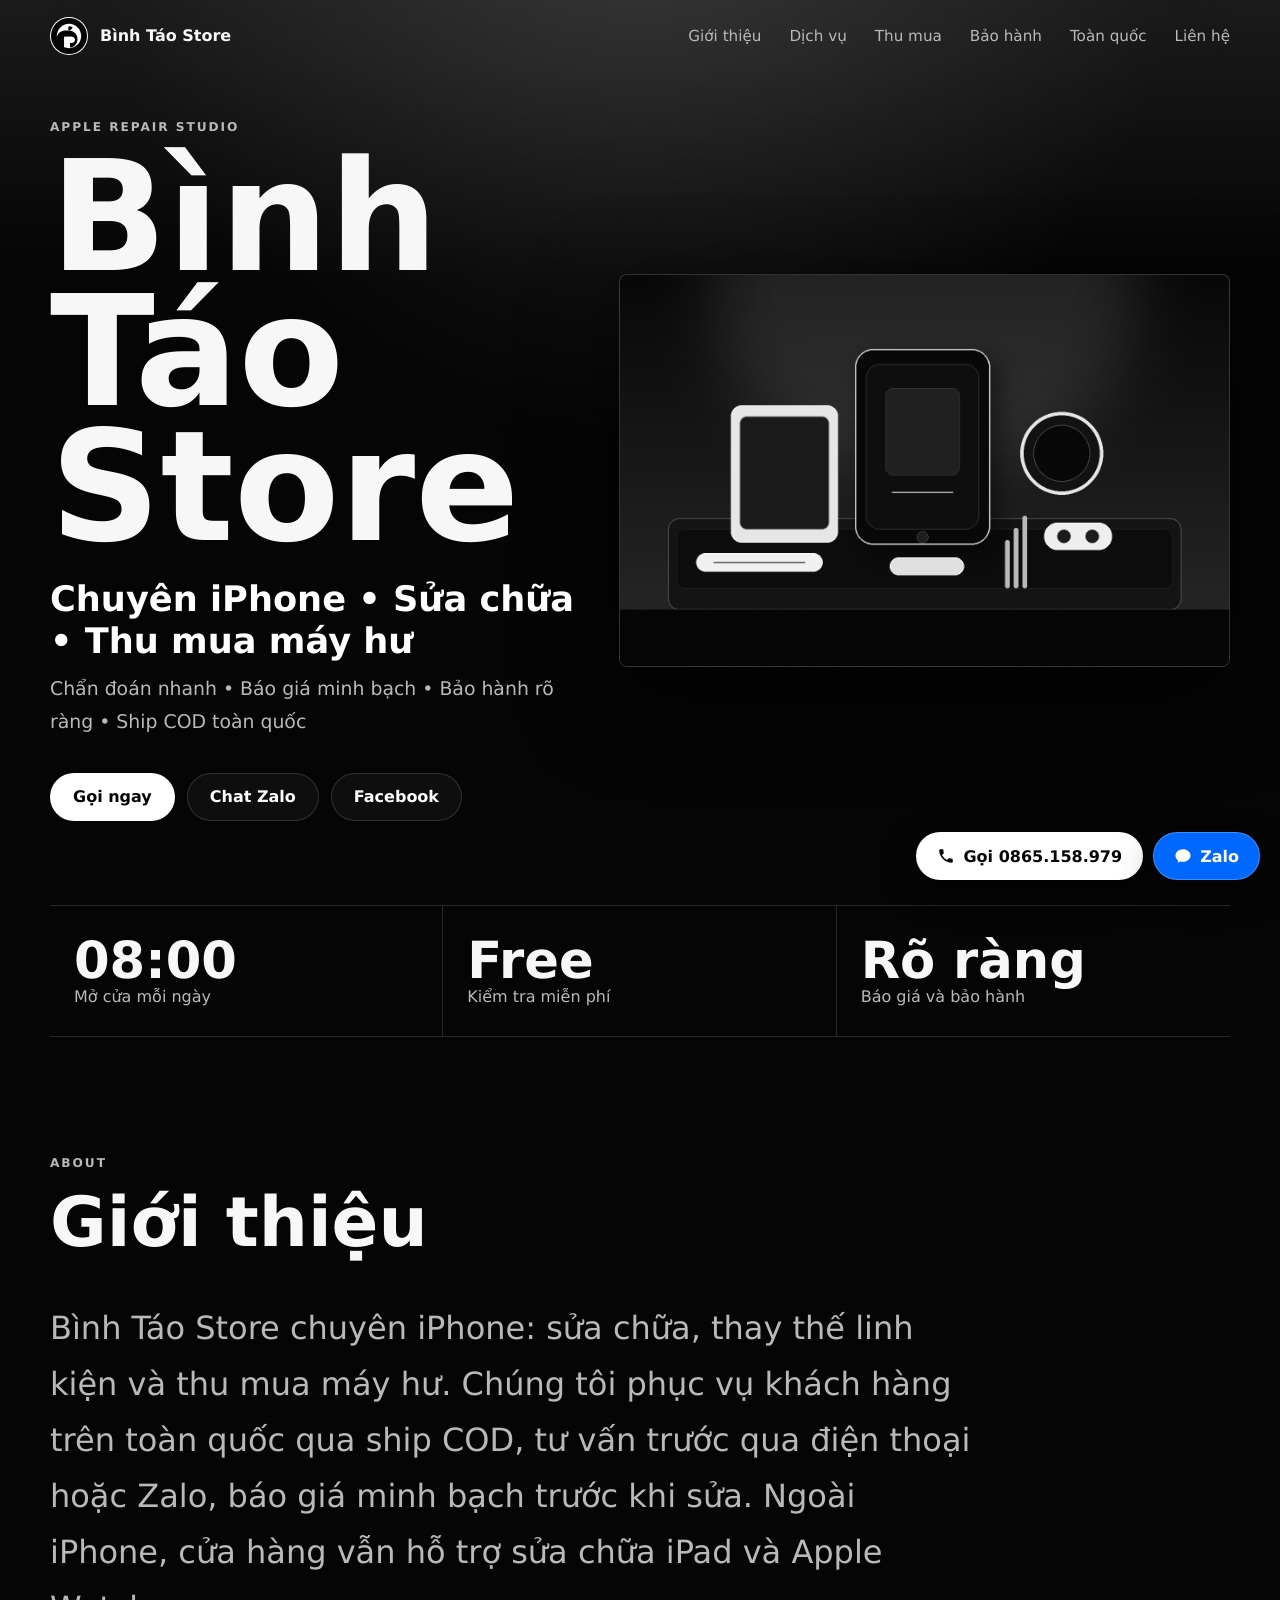
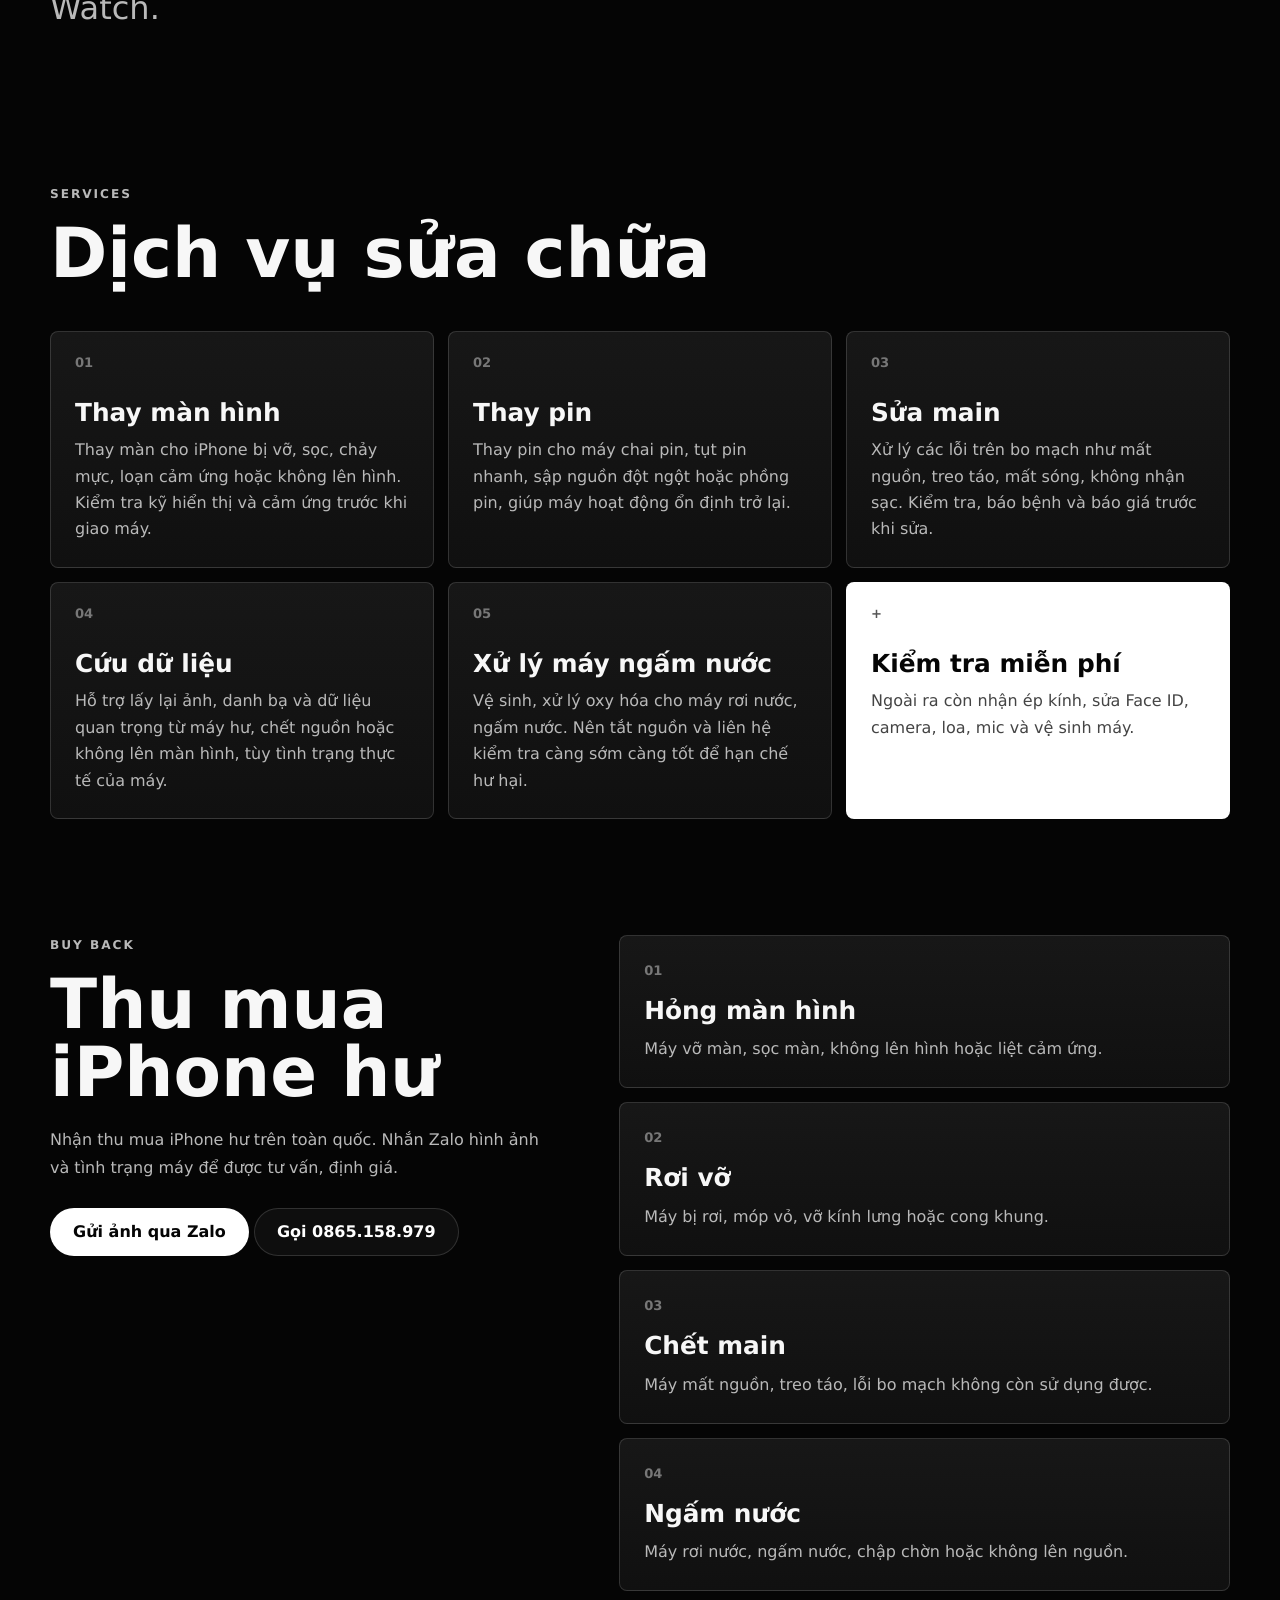
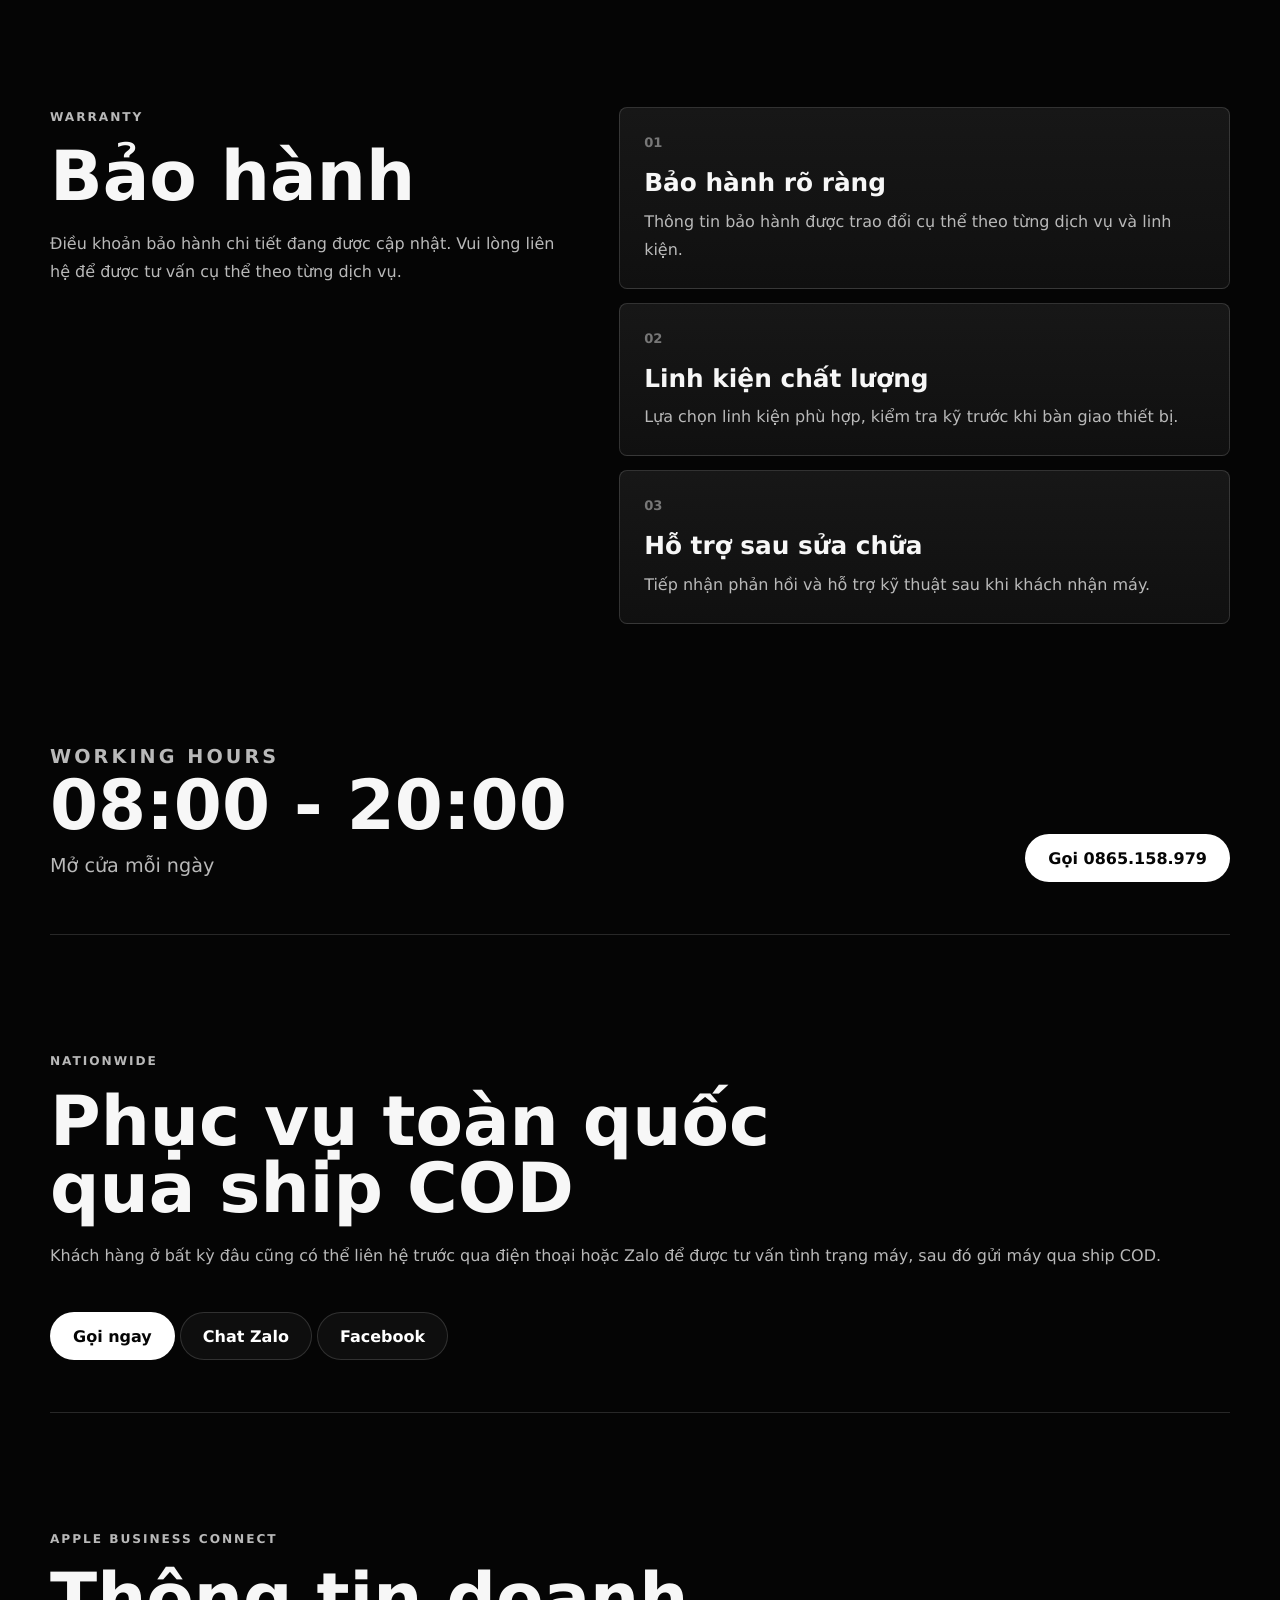
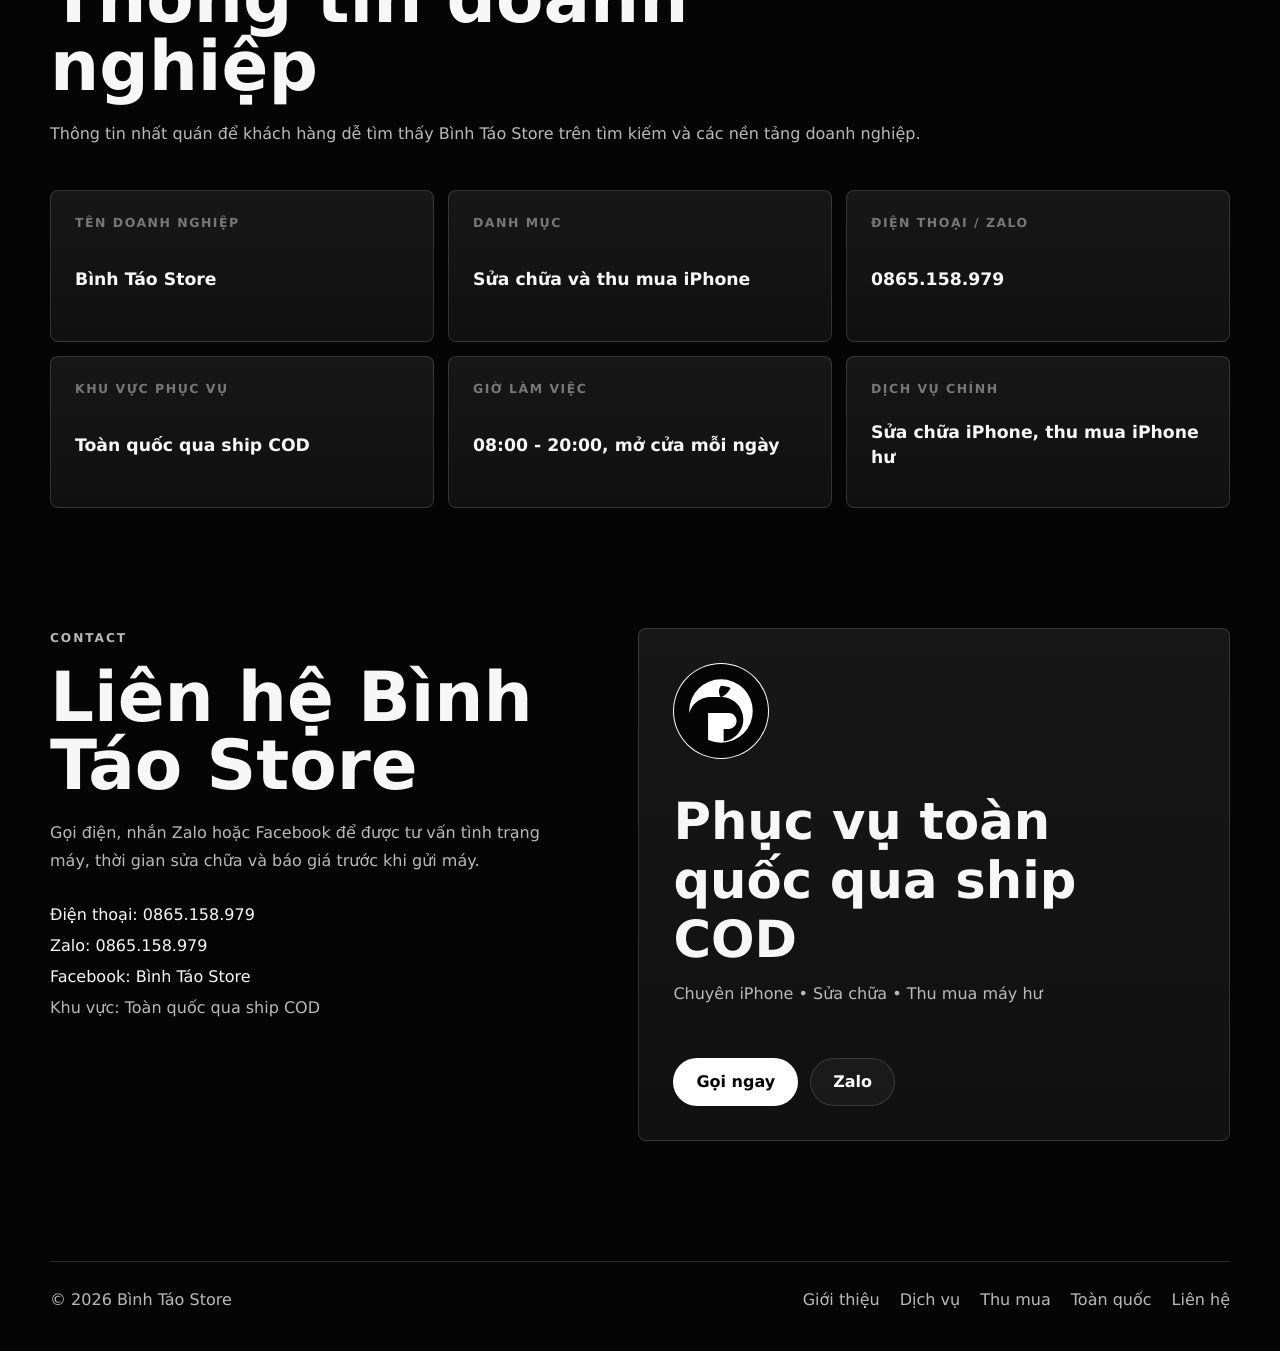
==== commit 8a895a28: "Cập nhật nội dung: chuyên iPhone, thêm mục thu mua, phục vụ toàn quốc qua ship COD, nút gọi/Zalo cố " ====
--- a/index.html
+++ b/index.html
@@ -3,21 +3,21 @@
   <head>
     <meta charset="utf-8">
     <meta name="viewport" content="width=device-width, initial-scale=1">
-    <title>Bình Táo Store | Sửa chữa iPhone, iPad, Apple Watch tại Bắc Ninh</title>
-    <meta name="description" content="Bình Táo Store chuyên sửa chữa iPhone, iPad, Apple Watch tại Xã Hiệp Hòa, tỉnh Bắc Ninh. Chẩn đoán nhanh, báo giá minh bạch, bảo hành rõ ràng. Gọi/Zalo 0865 158 979.">
-    <meta name="keywords" content="Bình Táo Store, sửa iPhone Bắc Ninh, sửa iPad Bắc Ninh, sửa Apple Watch, thay màn hình iPhone, thay pin iPhone, ép kính iPhone, Face ID, sửa main iPhone, Zalo 0865 158 979">
+    <title>Bình Táo Store | Sửa chữa và thu mua iPhone hư – Ship COD toàn quốc</title>
+    <meta name="description" content="Bình Táo Store chuyên iPhone: thay màn, thay pin, sửa main, cứu dữ liệu, xử lý máy ngấm nước và thu mua iPhone hư. Phục vụ toàn quốc qua ship COD. Gọi/Zalo 0865.158.979.">
+    <meta name="keywords" content="Bình Táo Store, sửa iPhone, thay màn hình iPhone, thay pin iPhone, sửa main iPhone, cứu dữ liệu iPhone, iPhone ngấm nước, thu mua iPhone hư, thu mua iPhone vỡ màn, ship COD toàn quốc, Zalo 0865158979">
     <meta name="author" content="Bình Táo Store">
     <meta name="robots" content="index, follow">
     <link rel="canonical" href="https://binhtaostore.github.io/binhtaostore/">
     <meta property="og:type" content="website">
-    <meta property="og:title" content="Bình Táo Store | Sửa chữa thiết bị Apple">
-    <meta property="og:description" content="Chuyên sửa chữa iPhone, iPad, Apple Watch. Chẩn đoán nhanh, báo giá minh bạch, bảo hành rõ ràng tại Xã Hiệp Hòa, Bắc Ninh.">
+    <meta property="og:title" content="Bình Táo Store | Sửa chữa và thu mua iPhone hư">
+    <meta property="og:description" content="Chuyên iPhone: sửa chữa, cứu dữ liệu, xử lý máy ngấm nước và thu mua máy hư. Phục vụ toàn quốc qua ship COD.">
     <meta property="og:url" content="https://binhtaostore.github.io/binhtaostore/">
     <meta property="og:image" content="https://binhtaostore.github.io/binhtaostore/assets/logo.svg">
     <meta property="og:locale" content="vi_VN">
     <meta name="twitter:card" content="summary_large_image">
     <meta name="twitter:title" content="Bình Táo Store">
-    <meta name="twitter:description" content="Sửa chữa iPhone, iPad, Apple Watch tại Bắc Ninh. Gọi/Zalo 0865 158 979.">
+    <meta name="twitter:description" content="Sửa chữa và thu mua iPhone hư, ship COD toàn quốc. Gọi/Zalo 0865.158.979.">
     <meta name="theme-color" content="#050505">
     <link rel="icon" href="assets/favicon.svg" type="image/svg+xml">
     <link rel="preload" href="assets/hero-studio.png" as="image">
@@ -28,18 +28,15 @@
         "@type": "LocalBusiness",
         "name": "Bình Táo Store",
         "alternateName": "Binh Tao Store",
-        "description": "Bình Táo Store chuyên sửa chữa thiết bị Apple với tiêu chí minh bạch, tận tâm và chất lượng.",
+        "description": "Bình Táo Store chuyên iPhone: sửa chữa và thu mua máy hư, phục vụ toàn quốc qua ship COD.",
         "url": "https://binhtaostore.github.io/binhtaostore/",
         "telephone": "+84865158979",
         "image": "https://binhtaostore.github.io/binhtaostore/assets/logo.svg",
         "logo": "https://binhtaostore.github.io/binhtaostore/assets/logo.svg",
         "priceRange": "$$",
-        "areaServed": "Bắc Ninh, Việt Nam",
-        "address": {
-          "@type": "PostalAddress",
-          "streetAddress": "Xã Hiệp Hòa",
-          "addressRegion": "Bắc Ninh",
-          "addressCountry": "VN"
+        "areaServed": {
+          "@type": "Country",
+          "name": "Việt Nam"
         },
         "openingHoursSpecification": [
           {
@@ -54,6 +51,7 @@
             "@type": "ContactPoint",
             "telephone": "+84865158979",
             "contactType": "customer service",
+            "areaServed": "VN",
             "availableLanguage": ["vi"]
           }
         ],
@@ -62,11 +60,12 @@
           "https://zalo.me/0865158979"
         ],
         "makesOffer": [
-          {"@type": "Offer", "name": "Thay màn hình"},
-          {"@type": "Offer", "name": "Thay pin"},
-          {"@type": "Offer", "name": "Ép kính"},
-          {"@type": "Offer", "name": "Sửa Face ID"},
-          {"@type": "Offer", "name": "Sửa main"},
+          {"@type": "Offer", "name": "Thay màn hình iPhone"},
+          {"@type": "Offer", "name": "Thay pin iPhone"},
+          {"@type": "Offer", "name": "Sửa main iPhone"},
+          {"@type": "Offer", "name": "Cứu dữ liệu"},
+          {"@type": "Offer", "name": "Xử lý máy ngấm nước"},
+          {"@type": "Offer", "name": "Thu mua iPhone hư"},
           {"@type": "Offer", "name": "Kiểm tra miễn phí"}
         ]
       }
@@ -74,19 +73,20 @@
   </head>
   <body>
     <header class="site-header" data-header>
-      <a class="brand" href="#home" aria-label="Bình Táo Store home">
+      <a class="brand" href="#home" aria-label="Bình Táo Store - Trang chủ">
         <img class="brand-logo" src="assets/logo.svg" alt="" width="38" height="38">
         <span>Bình Táo Store</span>
       </a>
-      <button class="menu-button" type="button" aria-label="Open navigation" aria-expanded="false" data-menu-button>
+      <button class="menu-button" type="button" aria-label="Mở menu" aria-expanded="false" data-menu-button>
         <span></span>
         <span></span>
       </button>
-      <nav class="site-nav" aria-label="Primary navigation" data-nav>
+      <nav class="site-nav" aria-label="Menu chính" data-nav>
         <a href="#about">Giới thiệu</a>
         <a href="#services">Dịch vụ</a>
+        <a href="#buy">Thu mua</a>
         <a href="#warranty">Bảo hành</a>
-        <a href="#address">Địa chỉ</a>
+        <a href="#coverage">Toàn quốc</a>
         <a href="#contact">Liên hệ</a>
       </nav>
     </header>
@@ -96,9 +96,9 @@
         <div class="hero-copy">
           <p class="eyebrow">Apple repair studio</p>
           <h1>Bình Táo Store</h1>
-          <p class="hero-lead">Chuyên sửa chữa iPhone • iPad • Apple Watch</p>
-          <p class="hero-text">Chẩn đoán nhanh • Báo giá minh bạch • Bảo hành rõ ràng</p>
-          <div class="hero-actions" aria-label="Primary contact actions">
+          <p class="hero-lead">Chuyên iPhone • Sửa chữa • Thu mua máy hư</p>
+          <p class="hero-text">Chẩn đoán nhanh • Báo giá minh bạch • Bảo hành rõ ràng • Ship COD toàn quốc</p>
+          <div class="hero-actions" aria-label="Liên hệ nhanh">
             <a class="button button-primary" href="tel:0865158979">Gọi ngay</a>
             <a class="button button-secondary" href="https://zalo.me/0865158979" target="_blank" rel="noopener">Chat Zalo</a>
             <a class="button button-secondary" href="https://www.facebook.com/share/14gcstJP42b/?mibextid=wwXIfr" target="_blank" rel="noopener">Facebook</a>
@@ -129,7 +129,7 @@
           <p class="eyebrow">About</p>
           <h2>Giới thiệu</h2>
         </div>
-        <p class="large-copy">Bình Táo Store chuyên sửa chữa thiết bị Apple với tiêu chí minh bạch, tận tâm và chất lượng. Chúng tôi cung cấp dịch vụ sửa chữa, thay thế linh kiện và hỗ trợ kỹ thuật cho iPhone, iPad, Apple Watch.</p>
+        <p class="large-copy">Bình Táo Store chuyên iPhone: sửa chữa, thay thế linh kiện và thu mua máy hư. Chúng tôi phục vụ khách hàng trên toàn quốc qua ship COD, tư vấn trước qua điện thoại hoặc Zalo, báo giá minh bạch trước khi sửa. Ngoài iPhone, cửa hàng vẫn hỗ trợ sửa chữa iPad và Apple Watch.</p>
       </section>
 
       <section class="section reveal" id="services">
@@ -137,23 +137,79 @@
           <p class="eyebrow">Services</p>
           <h2>Dịch vụ sửa chữa</h2>
         </div>
-        <div class="service-grid compact">
-          <article class="service-card"><span>01</span><h3>Thay màn hình</h3></article>
-          <article class="service-card"><span>02</span><h3>Thay pin</h3></article>
-          <article class="service-card"><span>03</span><h3>Ép kính</h3></article>
-          <article class="service-card"><span>04</span><h3>Face ID</h3></article>
-          <article class="service-card"><span>05</span><h3>Camera</h3></article>
-          <article class="service-card"><span>06</span><h3>Loa, Mic</h3></article>
-          <article class="service-card"><span>07</span><h3>Sửa main</h3></article>
-          <article class="service-card"><span>08</span><h3>Vệ sinh máy</h3></article>
-          <article class="service-card highlight-card"><span>09</span><h3>Kiểm tra miễn phí</h3></article>
+        <div class="service-grid detailed">
+          <article class="service-card">
+            <span>01</span>
+            <h3>Thay màn hình</h3>
+            <p>Thay màn cho iPhone bị vỡ, sọc, chảy mực, loạn cảm ứng hoặc không lên hình. Kiểm tra kỹ hiển thị và cảm ứng trước khi giao máy.</p>
+          </article>
+          <article class="service-card">
+            <span>02</span>
+            <h3>Thay pin</h3>
+            <p>Thay pin cho máy chai pin, tụt pin nhanh, sập nguồn đột ngột hoặc phồng pin, giúp máy hoạt động ổn định trở lại.</p>
+          </article>
+          <article class="service-card">
+            <span>03</span>
+            <h3>Sửa main</h3>
+            <p>Xử lý các lỗi trên bo mạch như mất nguồn, treo táo, mất sóng, không nhận sạc. Kiểm tra, báo bệnh và báo giá trước khi sửa.</p>
+          </article>
+          <article class="service-card">
+            <span>04</span>
+            <h3>Cứu dữ liệu</h3>
+            <p>Hỗ trợ lấy lại ảnh, danh bạ và dữ liệu quan trọng từ máy hư, chết nguồn hoặc không lên màn hình, tùy tình trạng thực tế của máy.</p>
+          </article>
+          <article class="service-card">
+            <span>05</span>
+            <h3>Xử lý máy ngấm nước</h3>
+            <p>Vệ sinh, xử lý oxy hóa cho máy rơi nước, ngấm nước. Nên tắt nguồn và liên hệ kiểm tra càng sớm càng tốt để hạn chế hư hại.</p>
+          </article>
+          <article class="service-card highlight-card">
+            <span>+</span>
+            <h3>Kiểm tra miễn phí</h3>
+            <p>Ngoài ra còn nhận ép kính, sửa Face ID, camera, loa, mic và vệ sinh máy.</p>
+          </article>
+        </div>
+      </section>
+
+      <section class="section split-section reveal" id="buy">
+        <div class="section-heading">
+          <p class="eyebrow">Buy back</p>
+          <h2>Thu mua iPhone hư</h2>
+          <p>Nhận thu mua iPhone hư trên toàn quốc. Nhắn Zalo hình ảnh và tình trạng máy để được tư vấn, định giá.</p>
+          <div class="address-actions">
+            <a class="button button-primary" href="https://zalo.me/0865158979" target="_blank" rel="noopener">Gửi ảnh qua Zalo</a>
+            <a class="button button-secondary" href="tel:0865158979">Gọi 0865.158.979</a>
+          </div>
+        </div>
+        <div class="promise-list">
+          <article>
+            <span>01</span>
+            <h3>Hỏng màn hình</h3>
+            <p>Máy vỡ màn, sọc màn, không lên hình hoặc liệt cảm ứng.</p>
+          </article>
+          <article>
+            <span>02</span>
+            <h3>Rơi vỡ</h3>
+            <p>Máy bị rơi, móp vỏ, vỡ kính lưng hoặc cong khung.</p>
+          </article>
+          <article>
+            <span>03</span>
+            <h3>Chết main</h3>
+            <p>Máy mất nguồn, treo táo, lỗi bo mạch không còn sử dụng được.</p>
+          </article>
+          <article>
+            <span>04</span>
+            <h3>Ngấm nước</h3>
+            <p>Máy rơi nước, ngấm nước, chập chờn hoặc không lên nguồn.</p>
+          </article>
         </div>
       </section>
 
       <section class="section split-section reveal" id="warranty">
         <div class="section-heading">
           <p class="eyebrow">Warranty</p>
-          <h2>Bảo hành và hỗ trợ</h2>
+          <h2>Bảo hành</h2>
+          <p>Điều khoản bảo hành chi tiết đang được cập nhật. Vui lòng liên hệ để được tư vấn cụ thể theo từng dịch vụ.</p>
         </div>
         <div class="promise-list">
           <article>
@@ -178,22 +234,21 @@
         <div>
           <p class="eyebrow">Working hours</p>
           <h2>08:00 - 20:00</h2>
-          <p>Open every day</p>
-        </div>
-        <a class="button button-primary" href="tel:0865158979">Gọi 0865 158 979</a>
-      </section>
-
-      <section class="section address-section reveal" id="address">
-        <div class="section-heading">
-          <p class="eyebrow">Address</p>
-          <h2>Xã Hiệp Hòa, tỉnh Bắc Ninh, Việt Nam</h2>
-          <p>Khách hàng có thể liên hệ trước qua điện thoại, Zalo hoặc Facebook để được tư vấn và hẹn thời gian kiểm tra máy.</p>
+          <p>Mở cửa mỗi ngày</p>
+        </div>
+        <a class="button button-primary" href="tel:0865158979">Gọi 0865.158.979</a>
+      </section>
+
+      <section class="section address-section reveal" id="coverage">
+        <div class="section-heading">
+          <p class="eyebrow">Nationwide</p>
+          <h2>Phục vụ toàn quốc qua ship COD</h2>
+          <p>Khách hàng ở bất kỳ đâu cũng có thể liên hệ trước qua điện thoại hoặc Zalo để được tư vấn tình trạng máy, sau đó gửi máy qua ship COD.</p>
         </div>
         <div class="address-actions">
-          <a class="button button-primary" href="tel:0865158979">Call</a>
-          <a class="button button-secondary" href="https://zalo.me/0865158979" target="_blank" rel="noopener">Zalo chat</a>
+          <a class="button button-primary" href="tel:0865158979">Gọi ngay</a>
+          <a class="button button-secondary" href="https://zalo.me/0865158979" target="_blank" rel="noopener">Chat Zalo</a>
           <a class="button button-secondary" href="https://www.facebook.com/share/14gcstJP42b/?mibextid=wwXIfr" target="_blank" rel="noopener">Facebook</a>
-          <a class="button button-secondary" href="https://www.google.com/maps/search/?api=1&query=X%C3%A3%20Hi%E1%BB%87p%20H%C3%B2a%2C%20t%E1%BB%89nh%20B%E1%BA%AFc%20Ninh%2C%20Vi%E1%BB%87t%20Nam" target="_blank" rel="noopener">Map</a>
         </div>
       </section>
 
@@ -201,7 +256,7 @@
         <div class="section-heading">
           <p class="eyebrow">Apple Business Connect</p>
           <h2>Thông tin doanh nghiệp</h2>
-          <p>Thông tin NAP nhất quán để khách hàng dễ tìm thấy Bình Táo Store trên bản đồ, tìm kiếm và các nền tảng doanh nghiệp.</p>
+          <p>Thông tin nhất quán để khách hàng dễ tìm thấy Bình Táo Store trên tìm kiếm và các nền tảng doanh nghiệp.</p>
         </div>
         <div class="business-grid">
           <article>
@@ -210,15 +265,15 @@
           </article>
           <article>
             <span>Danh mục</span>
-            <strong>Cửa hàng sửa chữa điện thoại</strong>
-          </article>
-          <article>
-            <span>Phone / Zalo</span>
-            <strong>0865 158 979</strong>
-          </article>
-          <article>
-            <span>Địa chỉ</span>
-            <strong>Xã Hiệp Hòa, tỉnh Bắc Ninh, Việt Nam</strong>
+            <strong>Sửa chữa và thu mua iPhone</strong>
+          </article>
+          <article>
+            <span>Điện thoại / Zalo</span>
+            <strong>0865.158.979</strong>
+          </article>
+          <article>
+            <span>Khu vực phục vụ</span>
+            <strong>Toàn quốc qua ship COD</strong>
           </article>
           <article>
             <span>Giờ làm việc</span>
@@ -226,7 +281,7 @@
           </article>
           <article>
             <span>Dịch vụ chính</span>
-            <strong>Sửa chữa iPhone, iPad, Apple Watch</strong>
+            <strong>Sửa chữa iPhone, thu mua iPhone hư</strong>
           </article>
         </div>
       </section>
@@ -235,22 +290,21 @@
         <div class="contact-copy">
           <p class="eyebrow">Contact</p>
           <h2>Liên hệ Bình Táo Store</h2>
-          <p>Gọi điện, nhắn Zalo hoặc Facebook để được tư vấn tình trạng máy, thời gian sửa chữa và báo giá trước khi đến cửa hàng.</p>
+          <p>Gọi điện, nhắn Zalo hoặc Facebook để được tư vấn tình trạng máy, thời gian sửa chữa và báo giá trước khi gửi máy.</p>
           <div class="contact-list" aria-label="Thông tin liên hệ Bình Táo Store">
-            <a href="tel:0865158979">Phone: 0865 158 979</a>
-            <a href="https://zalo.me/0865158979" target="_blank" rel="noopener">Zalo: 0865 158 979</a>
+            <a href="tel:0865158979">Điện thoại: 0865.158.979</a>
+            <a href="https://zalo.me/0865158979" target="_blank" rel="noopener">Zalo: 0865.158.979</a>
             <a href="https://www.facebook.com/share/14gcstJP42b/?mibextid=wwXIfr" target="_blank" rel="noopener">Facebook: Bình Táo Store</a>
-            <span>Address: Xã Hiệp Hòa, tỉnh Bắc Ninh, Việt Nam</span>
+            <span>Khu vực: Toàn quốc qua ship COD</span>
           </div>
         </div>
         <div class="contact-panel">
           <img src="assets/logo.svg" alt="Logo Bình Táo Store" width="96" height="96">
-          <h3>Xã Hiệp Hòa, tỉnh Bắc Ninh, Việt Nam</h3>
-          <p>Chuyên sửa chữa iPhone • iPad • Apple Watch</p>
+          <h3>Phục vụ toàn quốc qua ship COD</h3>
+          <p>Chuyên iPhone • Sửa chữa • Thu mua máy hư</p>
           <div class="panel-actions">
-            <a class="button button-primary" href="tel:0865158979">Call</a>
+            <a class="button button-primary" href="tel:0865158979">Gọi ngay</a>
             <a class="button button-secondary" href="https://zalo.me/0865158979" target="_blank" rel="noopener">Zalo</a>
-            <a class="button button-secondary" href="https://www.google.com/maps/search/?api=1&query=X%C3%A3%20Hi%E1%BB%87p%20H%C3%B2a%2C%20t%E1%BB%89nh%20B%E1%BA%AFc%20Ninh%2C%20Vi%E1%BB%87t%20Nam" target="_blank" rel="noopener">Map</a>
           </div>
         </div>
       </section>
@@ -261,10 +315,22 @@
       <div>
         <a href="#about">Giới thiệu</a>
         <a href="#services">Dịch vụ</a>
-        <a href="#address">Địa chỉ</a>
+        <a href="#buy">Thu mua</a>
+        <a href="#coverage">Toàn quốc</a>
         <a href="#contact">Liên hệ</a>
       </div>
     </footer>
+
+    <div class="floating-contact" aria-label="Liên hệ nhanh Bình Táo Store">
+      <a class="floating-call" href="tel:0865158979" aria-label="Gọi 0865.158.979">
+        <svg viewBox="0 0 24 24" width="18" height="18" aria-hidden="true"><path fill="currentColor" d="M6.6 10.8a15.1 15.1 0 0 0 6.6 6.6l2.2-2.2a1 1 0 0 1 1-.25c1.1.37 2.3.57 3.6.57a1 1 0 0 1 1 1V20a1 1 0 0 1-1 1A17 17 0 0 1 3 4a1 1 0 0 1 1-1h3.5a1 1 0 0 1 1 1c0 1.25.2 2.45.57 3.57a1 1 0 0 1-.25 1L6.6 10.8Z"/></svg>
+        <span>Gọi 0865.158.979</span>
+      </a>
+      <a class="floating-zalo" href="https://zalo.me/0865158979" target="_blank" rel="noopener" aria-label="Chat Zalo 0865.158.979">
+        <svg viewBox="0 0 24 24" width="18" height="18" aria-hidden="true"><path fill="currentColor" d="M12 3C6.5 3 2 6.8 2 11.5c0 2.6 1.4 4.9 3.6 6.5L5 21l3.4-1.8c1.1.3 2.3.5 3.6.5 5.5 0 10-3.8 10-8.5S17.5 3 12 3Z"/></svg>
+        <span>Zalo</span>
+      </a>
+    </div>
     <script src="script.js"></script>
   </body>
 </html>
--- a/styles.css
+++ b/styles.css
@@ -622,3 +622,102 @@
     flex-wrap: wrap;
   }
 }
+
+/* Mô tả dịch vụ, thu mua và nút liên hệ cố định */
+section[id] {
+  scroll-margin-top: 84px;
+}
+
+.service-grid.detailed .service-card {
+  align-content: start;
+  min-height: 220px;
+}
+
+.service-grid.detailed .service-card h3 {
+  margin: 28px 0 10px;
+}
+
+.service-card p {
+  margin: 0;
+  color: var(--muted);
+  line-height: 1.65;
+}
+
+.highlight-card p {
+  color: #444;
+}
+
+.section-heading .address-actions {
+  margin-top: 26px;
+}
+
+.floating-contact {
+  position: fixed;
+  right: 20px;
+  bottom: 20px;
+  z-index: 30;
+  display: flex;
+  gap: 10px;
+}
+
+.floating-contact a {
+  display: inline-flex;
+  align-items: center;
+  justify-content: center;
+  gap: 8px;
+  min-height: 48px;
+  padding: 0 20px;
+  border: 1px solid var(--line-strong);
+  border-radius: 999px;
+  font-weight: 780;
+  box-shadow: 0 12px 34px rgba(0, 0, 0, 0.45);
+  transition: transform 180ms ease;
+}
+
+.floating-contact a:hover {
+  transform: translateY(-2px);
+}
+
+.floating-call {
+  background: #fff;
+  color: #050505;
+}
+
+.floating-zalo {
+  background: #0068ff;
+  color: #fff;
+}
+
+@media (max-width: 680px) {
+  body {
+    padding-bottom: 76px;
+  }
+
+  .floating-contact {
+    right: 0;
+    bottom: 0;
+    left: 0;
+    gap: 8px;
+    padding: 10px 11px calc(10px + env(safe-area-inset-bottom));
+    border-top: 1px solid var(--line);
+    background: rgba(5, 5, 5, 0.94);
+    backdrop-filter: blur(18px);
+  }
+
+  .floating-contact a {
+    flex: 1;
+    gap: 6px;
+    padding: 0 8px;
+    font-size: 0.95rem;
+    white-space: nowrap;
+    box-shadow: none;
+  }
+
+  .floating-contact .floating-call {
+    flex: 1.5;
+  }
+
+  .service-grid.detailed .service-card {
+    min-height: auto;
+  }
+}
